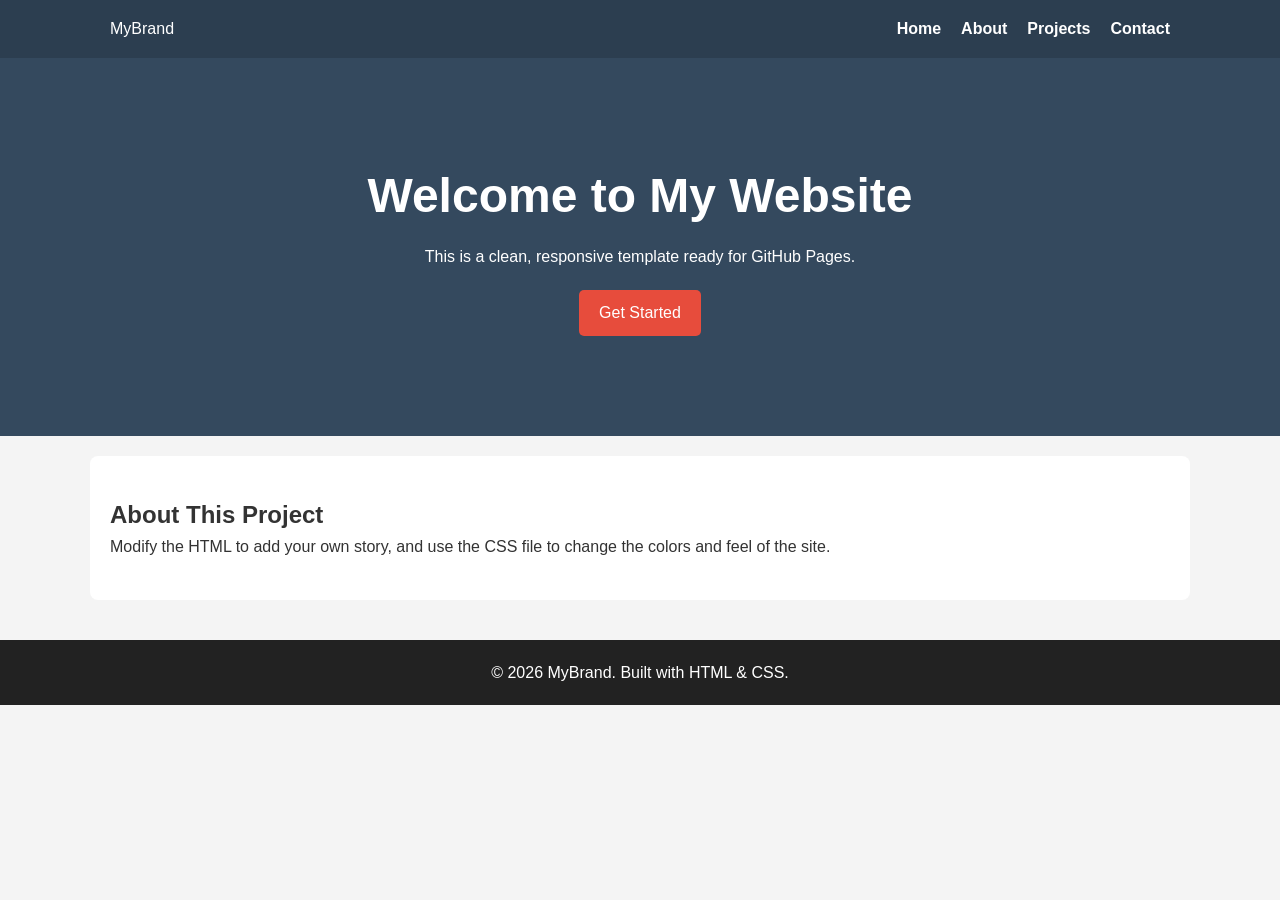
==== index.html @ 51097ee6 "Add files via upload" ====
<!DOCTYPE html>
<html lang="en">
<head>
    <meta charset="UTF-8">
    <meta name="viewport" content="width=device-width, initial-scale=1.0">
    <title>My GitHub Pages Site</title>
    <link rel="stylesheet" href="style.css">
</head>
<body>

    <header>
        <nav class="container">
            <div class="logo">MyBrand</div>
            <ul class="nav-links">
                <li><a href="#">Home</a></li>
                <li><a href="#">About</a></li>
                <li><a href="#">Projects</a></li>
                <li><a href="#">Contact</a></li>
            </ul>
        </nav>
    </header>

    <main>
        <section class="hero">
            <div class="container">
                <h1>Welcome to My Website</h1>
                <p>This is a clean, responsive template ready for GitHub Pages.</p>
                <a href="#" class="btn">Get Started</a>
            </div>
        </section>

        <section class="content container">
            <h2>About This Project</h2>
            <p>Modify the HTML to add your own story, and use the CSS file to change the colors and feel of the site.</p>
        </section>
    </main>

    <footer>
        <p>&copy; 2026 MyBrand. Built with HTML & CSS.</p>
    </footer>

</body>
</html>
---- style.css ----
/* General Reset */
* {
    margin: 0;
    padding: 0;
    box-sizing: border-box;
}

body {
    font-family: 'Segoe UI', Tahoma, Geneva, Verdana, sans-serif;
    line-height: 1.6;
    color: #333;
    background-color: #f4f4f4;
}

.container {
    max-width: 1100px;
    margin: 0 auto;
    padding: 0 20px;
}

/* Navigation */
header {
    background: #2c3e50;
    color: #fff;
    padding: 1rem 0;
    position: sticky;
    top: 0;
}

nav {
    display: flex;
    justify-content: space-between;
    align-items: center;
}

.nav-links {
    display: flex;
    list-style: none;
}

.nav-links li {
    margin-left: 20px;
}

.nav-links a {
    color: #fff;
    text-decoration: none;
    font-weight: bold;
}

/* Hero Section */
.hero {
    background: #34495e;
    color: #fff;
    padding: 100px 0;
    text-align: center;
}

.hero h1 {
    font-size: 3rem;
    margin-bottom: 10px;
}

.btn {
    display: inline-block;
    background: #e74c3c;
    color: #fff;
    padding: 10px 20px;
    text-decoration: none;
    border-radius: 5px;
    margin-top: 20px;
}

/* Content Area */
.content {
    padding: 40px 20px;
    background: #fff;
    margin-top: 20px;
    border-radius: 8px;
}

/* Footer */
footer {
    text-align: center;
    padding: 20px;
    margin-top: 40px;
    background: #222;
    color: #fff;
}
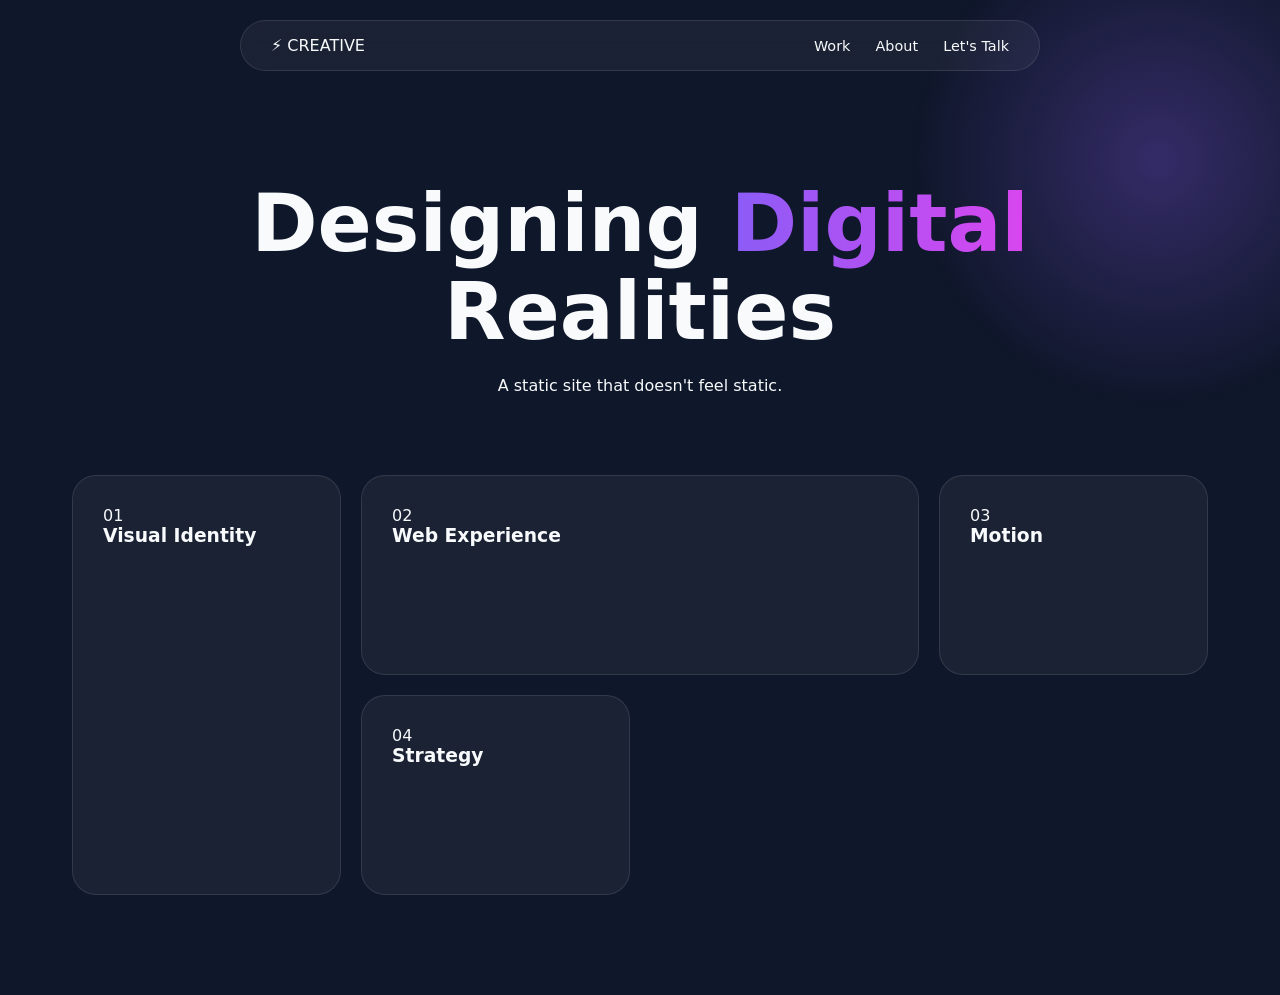
==== commit e9044811: "Add files via upload" ====
--- a/index.html
+++ b/index.html
@@ -3,41 +3,47 @@
 <head>
     <meta charset="UTF-8">
     <meta name="viewport" content="width=device-width, initial-scale=1.0">
-    <title>My GitHub Pages Site</title>
+    <title>Creative Portfolio</title>
     <link rel="stylesheet" href="style.css">
 </head>
 <body>
 
-    <header>
-        <nav class="container">
-            <div class="logo">MyBrand</div>
-            <ul class="nav-links">
-                <li><a href="#">Home</a></li>
-                <li><a href="#">About</a></li>
-                <li><a href="#">Projects</a></li>
-                <li><a href="#">Contact</a></li>
-            </ul>
-        </nav>
-    </header>
+    <div class="blob"></div>
 
-    <main>
-        <section class="hero">
-            <div class="container">
-                <h1>Welcome to My Website</h1>
-                <p>This is a clean, responsive template ready for GitHub Pages.</p>
-                <a href="#" class="btn">Get Started</a>
-            </div>
+    <nav class="glass-nav">
+        <div class="logo">⚡ CREATIVE</div>
+        <div class="nav-links">
+            <a href="#work">Work</a>
+            <a href="#about">About</a>
+            <a href="#" class="cta-link">Let's Talk</a>
+        </div>
+    </nav>
+
+    <main class="container">
+        <section class="hero-creative">
+            <h1>Designing <span class="text-gradient">Digital</span> Realities</h1>
+            <p>A static site that doesn't feel static.</p>
         </section>
 
-        <section class="content container">
-            <h2>About This Project</h2>
-            <p>Modify the HTML to add your own story, and use the CSS file to change the colors and feel of the site.</p>
+        <section class="bento-grid" id="work">
+            <div class="card card-tall">
+                <span>01</span>
+                <h3>Visual Identity</h3>
+            </div>
+            <div class="card card-wide">
+                <span>02</span>
+                <h3>Web Experience</h3>
+            </div>
+            <div class="card">
+                <span>03</span>
+                <h3>Motion</h3>
+            </div>
+            <div class="card">
+                <span>04</span>
+                <h3>Strategy</h3>
+            </div>
         </section>
     </main>
 
-    <footer>
-        <p>&copy; 2026 MyBrand. Built with HTML & CSS.</p>
-    </footer>
-
 </body>
 </html>
--- a/style.css
+++ b/style.css
@@ -1,4 +1,10 @@
-/* General Reset */
+:root {
+    --bg: #0f172a;
+    --accent: #8b5cf6;
+    --glass: rgba(255, 255, 255, 0.05);
+    --text: #f8fafc;
+}
+
 * {
     margin: 0;
     padding: 0;
@@ -6,84 +12,117 @@
 }
 
 body {
-    font-family: 'Segoe UI', Tahoma, Geneva, Verdana, sans-serif;
-    line-height: 1.6;
-    color: #333;
-    background-color: #f4f4f4;
+    background-color: var(--bg);
+    color: var(--text);
+    font-family: 'Inter', system-ui, sans-serif;
+    overflow-x: hidden;
 }
 
 .container {
-    max-width: 1100px;
+    max-width: 1200px;
     margin: 0 auto;
-    padding: 0 20px;
+    padding: 0 2rem;
 }
 
-/* Navigation */
-header {
-    background: #2c3e50;
-    color: #fff;
-    padding: 1rem 0;
-    position: sticky;
-    top: 0;
-}
-
-nav {
+/* Floating Glass Nav */
+.glass-nav {
+    position: fixed;
+    top: 20px;
+    left: 50%;
+    transform: translateX(-50%);
+    width: 90%;
+    max-width: 800px;
+    background: var(--glass);
+    backdrop-filter: blur(12px);
+    border: 1px solid rgba(255, 255, 255, 0.1);
+    padding: 15px 30px;
+    border-radius: 100px;
     display: flex;
     justify-content: space-between;
     align-items: center;
-}
-
-.nav-links {
-    display: flex;
-    list-style: none;
-}
-
-.nav-links li {
-    margin-left: 20px;
+    z-index: 1000;
 }
 
 .nav-links a {
-    color: #fff;
+    color: var(--text);
     text-decoration: none;
-    font-weight: bold;
+    margin-left: 20px;
+    font-size: 0.9rem;
+    transition: color 0.3s;
+}
+
+.nav-links a:hover {
+    color: var(--accent);
 }
 
 /* Hero Section */
-.hero {
-    background: #34495e;
-    color: #fff;
-    padding: 100px 0;
+.hero-creative {
+    padding: 180px 0 80px;
     text-align: center;
 }
 
-.hero h1 {
-    font-size: 3rem;
-    margin-bottom: 10px;
+.hero-creative h1 {
+    font-size: clamp(3rem, 8vw, 5rem);
+    line-height: 1.1;
+    margin-bottom: 20px;
 }
 
-.btn {
-    display: inline-block;
-    background: #e74c3c;
-    color: #fff;
-    padding: 10px 20px;
-    text-decoration: none;
-    border-radius: 5px;
-    margin-top: 20px;
+.text-gradient {
+    background: linear-gradient(to right, #8b5cf6, #d946ef);
+    -webkit-background-clip: text;
+    -webkit-text-fill-color: transparent;
 }
 
-/* Content Area */
-.content {
-    padding: 40px 20px;
-    background: #fff;
-    margin-top: 20px;
-    border-radius: 8px;
+/* Bento Grid Layout */
+.bento-grid {
+    display: grid;
+    grid-template-columns: repeat(4, 1fr);
+    grid-template-rows: repeat(2, 200px);
+    gap: 20px;
+    padding-bottom: 100px;
 }
 
-/* Footer */
-footer {
-    text-align: center;
-    padding: 20px;
-    margin-top: 40px;
-    background: #222;
-    color: #fff;
+.card {
+    background: var(--glass);
+    border: 1px solid rgba(255, 255, 255, 0.1);
+    border-radius: 24px;
+    padding: 30px;
+    position: relative;
+    transition: transform 0.4s ease, border-color 0.4s;
+    cursor: pointer;
+}
+
+.card:hover {
+    transform: translateY(-10px);
+    border-color: var(--accent);
+    background: rgba(139, 92, 246, 0.1);
+}
+
+.card-wide { grid-column: span 2; }
+.card-tall { grid-row: span 2; }
+
+/* Background Blob Animation */
+.blob {
+    position: fixed;
+    top: -10%;
+    right: -10%;
+    width: 500px;
+    height: 500px;
+    background: radial-gradient(circle, rgba(139, 92, 246, 0.3) 0%, rgba(0,0,0,0) 70%);
+    z-index: -1;
+    animation: move 20s infinite alternate;
+}
+
+@keyframes move {
+    from { transform: translate(0, 0); }
+    to { transform: translate(-200px, 200px); }
+}
+
+/* Mobile Responsiveness */
+@media (max-width: 768px) {
+    .bento-grid {
+        grid-template-columns: 1fr;
+        grid-template-rows: auto;
+    }
+    .card-wide, .card-tall { grid-column: auto; grid-row: auto; }
 }
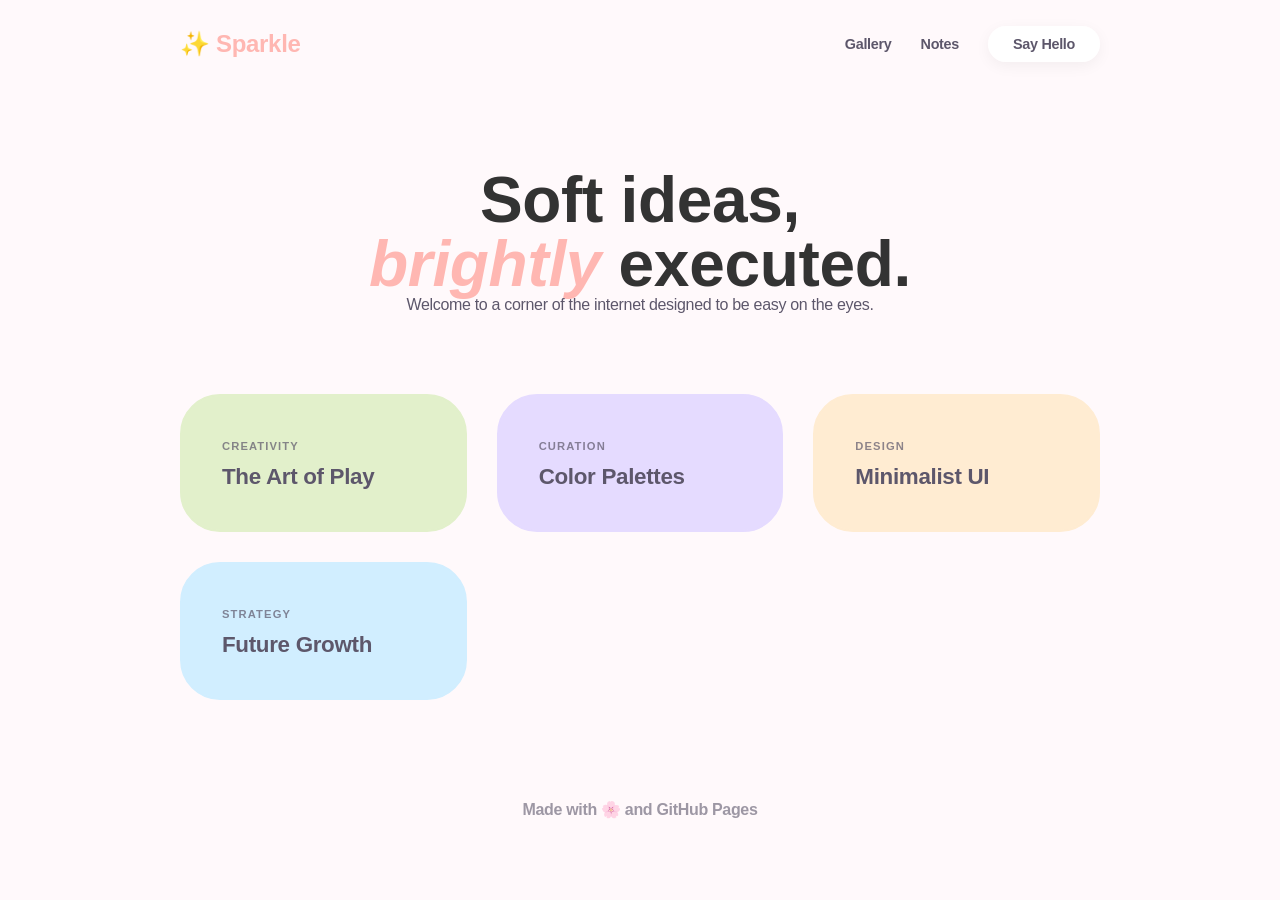
==== commit 5de126c4: "Add files via upload" ====
--- a/index.html
+++ b/index.html
@@ -3,47 +3,51 @@
 <head>
     <meta charset="UTF-8">
     <meta name="viewport" content="width=device-width, initial-scale=1.0">
-    <title>Creative Portfolio</title>
+    <title>Pastel Dreams</title>
     <link rel="stylesheet" href="style.css">
 </head>
 <body>
 
-    <div class="blob"></div>
-
-    <nav class="glass-nav">
-        <div class="logo">⚡ CREATIVE</div>
-        <div class="nav-links">
-            <a href="#work">Work</a>
-            <a href="#about">About</a>
-            <a href="#" class="cta-link">Let's Talk</a>
+    <nav class="pastel-nav">
+        <div class="container flex-nav">
+            <span class="logo">✨ Sparkle</span>
+            <div class="links">
+                <a href="#">Gallery</a>
+                <a href="#">Notes</a>
+                <a href="#" class="btn-pill">Say Hello</a>
+            </div>
         </div>
     </nav>
 
     <main class="container">
-        <section class="hero-creative">
-            <h1>Designing <span class="text-gradient">Digital</span> Realities</h1>
-            <p>A static site that doesn't feel static.</p>
+        <section class="intro">
+            <h1>Soft ideas, <br><span class="highlight">brightly</span> executed.</h1>
+            <p>Welcome to a corner of the internet designed to be easy on the eyes.</p>
         </section>
 
-        <section class="bento-grid" id="work">
-            <div class="card card-tall">
-                <span>01</span>
-                <h3>Visual Identity</h3>
+        <section class="pastel-grid">
+            <div class="p-card mint">
+                <span>Creativity</span>
+                <h3>The Art of Play</h3>
             </div>
-            <div class="card card-wide">
-                <span>02</span>
-                <h3>Web Experience</h3>
+            <div class="p-card lilac">
+                <span>Curation</span>
+                <h3>Color Palettes</h3>
             </div>
-            <div class="card">
-                <span>03</span>
-                <h3>Motion</h3>
+            <div class="p-card peach">
+                <span>Design</span>
+                <h3>Minimalist UI</h3>
             </div>
-            <div class="card">
-                <span>04</span>
-                <h3>Strategy</h3>
+            <div class="p-card sky">
+                <span>Strategy</span>
+                <h3>Future Growth</h3>
             </div>
         </section>
     </main>
 
+    <footer>
+        <p>Made with 🌸 and GitHub Pages</p>
+    </footer>
+
 </body>
 </html>
--- a/style.css
+++ b/style.css
@@ -1,8 +1,12 @@
 :root {
-    --bg: #0f172a;
-    --accent: #8b5cf6;
-    --glass: rgba(255, 255, 255, 0.05);
-    --text: #f8fafc;
+    --bg-color: #fff9fb;
+    --text-color: #5d576b;
+    /* Pastel Palette */
+    --mint: #e2f0cb;
+    --lilac: #e5dbff;
+    --peach: #ffecd2;
+    --sky: #d1eeff;
+    --accent: #ffb7b2;
 }
 
 * {
@@ -12,117 +16,116 @@
 }
 
 body {
-    background-color: var(--bg);
-    color: var(--text);
-    font-family: 'Inter', system-ui, sans-serif;
-    overflow-x: hidden;
+    background-color: var(--bg-color);
+    color: var(--text-color);
+    font-family: 'Quicksand', sans-serif; /* Rounded fonts work best for pastel */
+    letter-spacing: -0.02em;
 }
 
 .container {
-    max-width: 1200px;
+    max-width: 1000px;
     margin: 0 auto;
-    padding: 0 2rem;
+    padding: 0 40px;
 }
 
-/* Floating Glass Nav */
-.glass-nav {
-    position: fixed;
-    top: 20px;
-    left: 50%;
-    transform: translateX(-50%);
-    width: 90%;
-    max-width: 800px;
-    background: var(--glass);
-    backdrop-filter: blur(12px);
-    border: 1px solid rgba(255, 255, 255, 0.1);
-    padding: 15px 30px;
-    border-radius: 100px;
+/* Nav Styling */
+.pastel-nav {
+    padding: 30px 0;
+}
+
+.flex-nav {
     display: flex;
     justify-content: space-between;
     align-items: center;
-    z-index: 1000;
 }
 
-.nav-links a {
-    color: var(--text);
-    text-decoration: none;
-    margin-left: 20px;
-    font-size: 0.9rem;
-    transition: color 0.3s;
-}
-
-.nav-links a:hover {
+.logo {
+    font-weight: 800;
+    font-size: 1.5rem;
     color: var(--accent);
 }
 
-/* Hero Section */
-.hero-creative {
-    padding: 180px 0 80px;
-    text-align: center;
+.links a {
+    text-decoration: none;
+    color: var(--text-color);
+    margin-left: 25px;
+    font-weight: 600;
+    font-size: 0.9rem;
 }
 
-.hero-creative h1 {
-    font-size: clamp(3rem, 8vw, 5rem);
-    line-height: 1.1;
-    margin-bottom: 20px;
+.btn-pill {
+    background: white;
+    padding: 10px 25px;
+    border-radius: 50px;
+    box-shadow: 0 4px 15px rgba(0,0,0,0.05);
+    transition: transform 0.2s ease;
 }
 
-.text-gradient {
-    background: linear-gradient(to right, #8b5cf6, #d946ef);
-    -webkit-background-clip: text;
-    -webkit-text-fill-color: transparent;
+.btn-pill:hover {
+    transform: scale(1.05);
 }
 
-/* Bento Grid Layout */
-.bento-grid {
-    display: grid;
-    grid-template-columns: repeat(4, 1fr);
-    grid-template-rows: repeat(2, 200px);
-    gap: 20px;
-    padding-bottom: 100px;
+/* Typography */
+.intro {
+    text-align: center;
+    padding: 80px 0;
 }
 
-.card {
-    background: var(--glass);
-    border: 1px solid rgba(255, 255, 255, 0.1);
-    border-radius: 24px;
-    padding: 30px;
-    position: relative;
-    transition: transform 0.4s ease, border-color 0.4s;
-    cursor: pointer;
+.intro h1 {
+    font-size: 4rem;
+    color: #333;
+    line-height: 1;
 }
 
-.card:hover {
-    transform: translateY(-10px);
-    border-color: var(--accent);
-    background: rgba(139, 92, 246, 0.1);
+.highlight {
+    color: var(--accent);
+    font-style: italic;
 }
 
-.card-wide { grid-column: span 2; }
-.card-tall { grid-row: span 2; }
-
-/* Background Blob Animation */
-.blob {
-    position: fixed;
-    top: -10%;
-    right: -10%;
-    width: 500px;
-    height: 500px;
-    background: radial-gradient(circle, rgba(139, 92, 246, 0.3) 0%, rgba(0,0,0,0) 70%);
-    z-index: -1;
-    animation: move 20s infinite alternate;
+/* The Pastel Grid */
+.pastel-grid {
+    display: grid;
+    grid-template-columns: repeat(auto-fit, minmax(220px, 1fr));
+    gap: 30px;
+    margin-bottom: 100px;
 }
 
-@keyframes move {
-    from { transform: translate(0, 0); }
-    to { transform: translate(-200px, 200px); }
+.p-card {
+    padding: 40px;
+    border-radius: 40px;
+    transition: all 0.3s ease;
+    border: 2px solid transparent;
 }
 
-/* Mobile Responsiveness */
-@media (max-width: 768px) {
-    .bento-grid {
-        grid-template-columns: 1fr;
-        grid-template-rows: auto;
-    }
-    .card-wide, .card-tall { grid-column: auto; grid-row: auto; }
+.p-card span {
+    text-transform: uppercase;
+    font-size: 0.7rem;
+    font-weight: 700;
+    letter-spacing: 0.1em;
+    opacity: 0.7;
+}
+
+.p-card h3 {
+    margin-top: 10px;
+    font-size: 1.4rem;
+}
+
+.p-card:hover {
+    transform: translateY(-5px);
+    background: white !important;
+    border-color: inherit;
+    box-shadow: 0 20px 40px rgba(0,0,0,0.03);
+}
+
+/* Color Classes */
+.mint { background-color: var(--mint); border-color: var(--mint); }
+.lilac { background-color: var(--lilac); border-color: var(--lilac); }
+.peach { background-color: var(--peach); border-color: var(--peach); }
+.sky { background-color: var(--sky); border-color: var(--sky); }
+
+footer {
+    text-align: center;
+    padding-bottom: 50px;
+    font-weight: 600;
+    opacity: 0.6;
 }
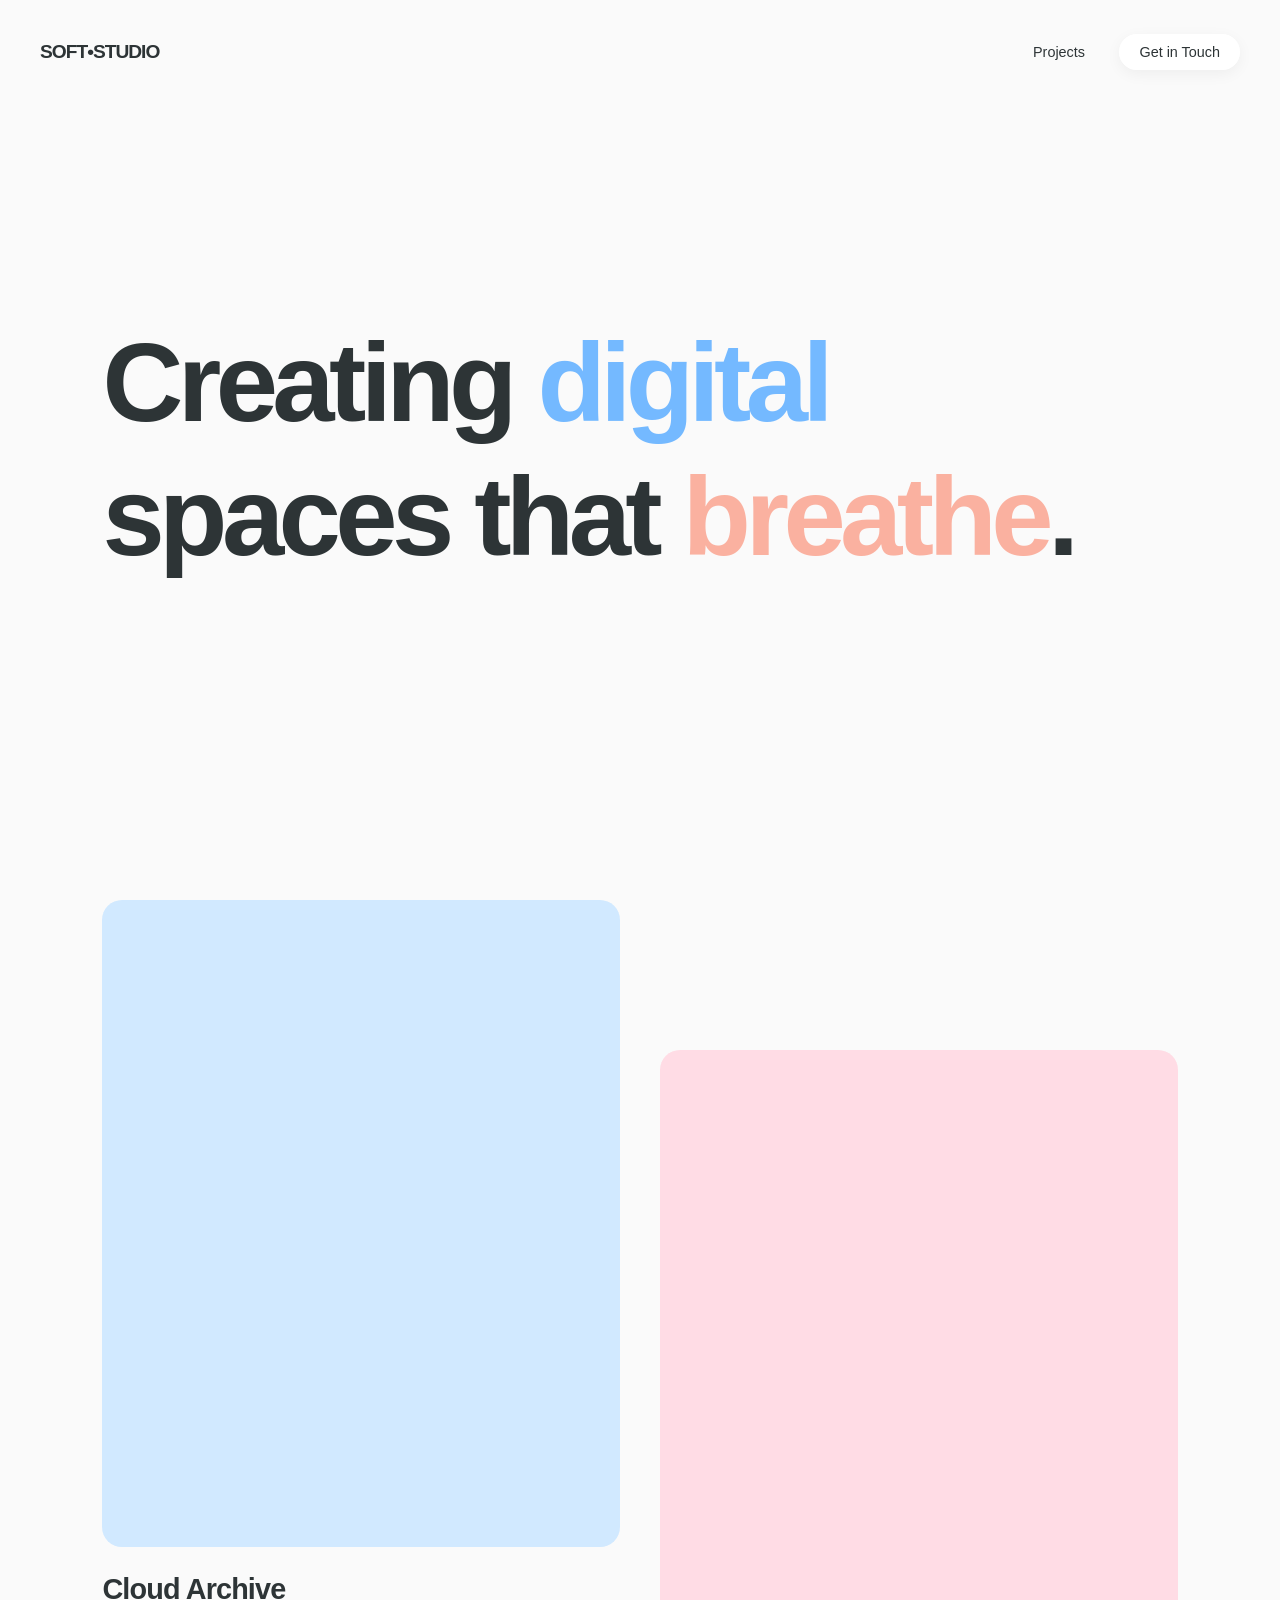
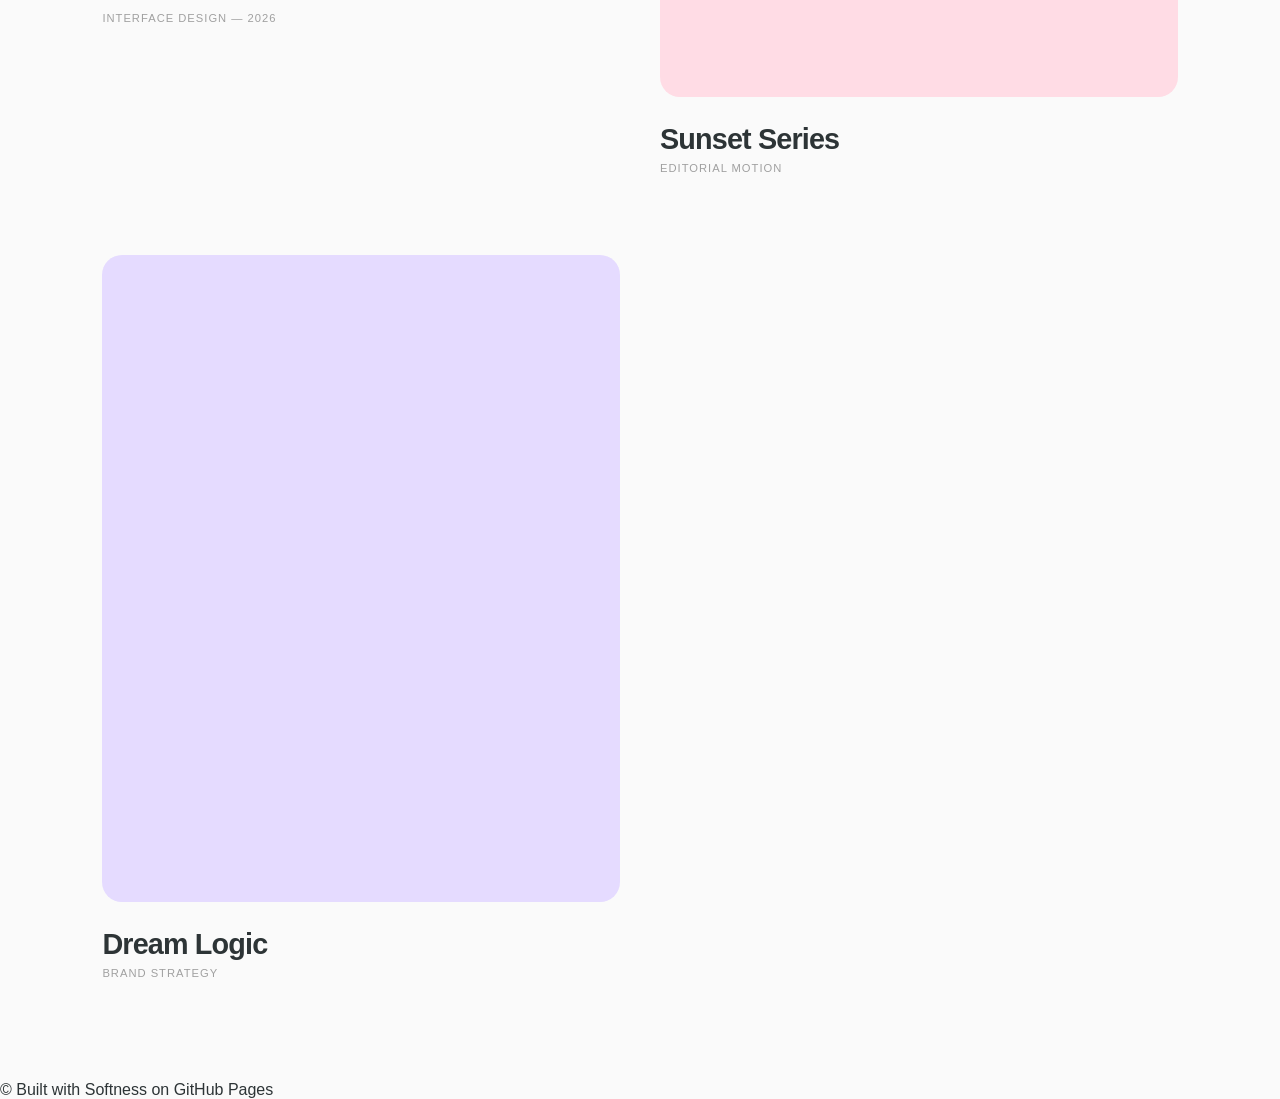
==== commit ee0b45b3: "Add files via upload" ====
--- a/index.html
+++ b/index.html
@@ -1,3 +1,4 @@
+<!--
 <!DOCTYPE html>
 <html lang="en">
 <head>
@@ -50,4 +51,67 @@
     </footer>
 
 </body>
+</html>
+-->
+
+<!DOCTYPE html>
+<html lang="en">
+<head>
+    <meta charset="UTF-8">
+    <meta name="viewport" content="width=device-width, initial-scale=1.0">
+    <title>Pastel Curator Portfolio</title>
+    <link rel="stylesheet" href="style.css">
+</head>
+<body>
+
+    <nav>
+        <div class="nav-content">
+            <a href="#" class="logo">SOFT•STUDIO</a>
+            <div class="nav-links">
+                <a href="#work">Projects</a>
+                <a href="#" class="cta-pill">Get in Touch</a>
+            </div>
+        </div>
+    </nav>
+
+    <main>
+        <section class="hero">
+            <h1 class="hero-text">
+                Creating <span class="blue-text">digital</span> <br> 
+                spaces that <span class="pink-text">breathe</span>.
+            </h1>
+        </section>
+
+        <section class="grid-container" id="work">
+            <div class="project-item project-sky">
+                <div class="project-preview"></div>
+                <div class="project-meta">
+                    <h2>Cloud Archive</h2>
+                    <p>Interface Design — 2026</p>
+                </div>
+            </div>
+
+            <div class="project-item project-peach">
+                <div class="project-preview"></div>
+                <div class="project-meta">
+                    <h2>Sunset Series</h2>
+                    <p>Editorial Motion</p>
+                </div>
+            </div>
+
+            <div class="project-item project-lilac">
+                <div class="project-preview"></div>
+                <div class="project-meta">
+                    <h2>Dream Logic</h2>
+                    <p>Brand Strategy</p>
+                </div>
+            </div>
+        </section>
+    </main>
+
+    <footer>
+        <p>&copy; Built with Softness on GitHub Pages</p>
+    </footer>
+
+</body>
 </html>
--- a/style.css
+++ b/style.css
@@ -1,7 +1,8 @@
+/*
 :root {
     --bg-color: #fff9fb;
     --text-color: #5d576b;
-    /* Pastel Palette */
+
     --mint: #e2f0cb;
     --lilac: #e5dbff;
     --peach: #ffecd2;
@@ -18,7 +19,7 @@
 body {
     background-color: var(--bg-color);
     color: var(--text-color);
-    font-family: 'Quicksand', sans-serif; /* Rounded fonts work best for pastel */
+    font-family: 'Quicksand', sans-serif;
     letter-spacing: -0.02em;
 }
 
@@ -28,7 +29,7 @@
     padding: 0 40px;
 }
 
-/* Nav Styling */
+
 .pastel-nav {
     padding: 30px 0;
 }
@@ -65,7 +66,7 @@
     transform: scale(1.05);
 }
 
-/* Typography */
+
 .intro {
     text-align: center;
     padding: 80px 0;
@@ -82,7 +83,7 @@
     font-style: italic;
 }
 
-/* The Pastel Grid */
+
 .pastel-grid {
     display: grid;
     grid-template-columns: repeat(auto-fit, minmax(220px, 1fr));
@@ -117,7 +118,7 @@
     box-shadow: 0 20px 40px rgba(0,0,0,0.03);
 }
 
-/* Color Classes */
+
 .mint { background-color: var(--mint); border-color: var(--mint); }
 .lilac { background-color: var(--lilac); border-color: var(--lilac); }
 .peach { background-color: var(--peach); border-color: var(--peach); }
@@ -128,4 +129,144 @@
     padding-bottom: 50px;
     font-weight: 600;
     opacity: 0.6;
+}
+*/
+
+/* Color Palette */
+:root {
+    --bg-white: #fafafa;
+    --text-dark: #2d3436;
+    --pastel-blue: #d1e9ff;
+    --pastel-pink: #ffdce5;
+    --pastel-purple: #e5dbff;
+    --pastel-yellow: #fef5c8;
+}
+
+* {
+    margin: 0;
+    padding: 0;
+    box-sizing: border-box;
+}
+
+body {
+    background-color: var(--bg-white);
+    color: var(--text-dark);
+    font-family: 'Inter', -apple-system, sans-serif;
+    line-height: 1.2;
+    overflow-x: hidden;
+}
+
+/* Nav */
+nav {
+    position: fixed;
+    top: 0;
+    width: 100%;
+    padding: 40px;
+    z-index: 100;
+}
+
+.nav-content {
+    display: flex;
+    justify-content: space-between;
+    align-items: center;
+}
+
+.logo {
+    font-weight: 800;
+    letter-spacing: -1px;
+    text-decoration: none;
+    color: var(--text-dark);
+    font-size: 1.2rem;
+}
+
+.nav-links a {
+    text-decoration: none;
+    color: var(--text-dark);
+    margin-left: 30px;
+    font-size: 0.9rem;
+    font-weight: 500;
+}
+
+.cta-pill {
+    background: white;
+    padding: 10px 20px;
+    border-radius: 50px;
+    box-shadow: 0 4px 15px rgba(0,0,0,0.05);
+}
+
+/* Hero Section */
+.hero {
+    height: 100vh;
+    display: flex;
+    align-items: center;
+    padding: 0 8%;
+}
+
+.hero-text {
+    font-size: clamp(3rem, 10vw, 7rem);
+    font-weight: 700;
+    letter-spacing: -0.05em;
+}
+
+.blue-text { color: #74b9ff; }
+.pink-text { color: #fab1a0; }
+
+/* The "Ravi" Grid */
+.grid-container {
+    padding: 0 8% 100px;
+    display: grid;
+    grid-template-columns: 1fr 1fr;
+    gap: 80px 40px;
+}
+
+.project-item {
+    cursor: pointer;
+}
+
+.project-preview {
+    width: 100%;
+    aspect-ratio: 4 / 5;
+    border-radius: 20px;
+    transition: transform 0.8s cubic-bezier(0.2, 1, 0.3, 1);
+    margin-bottom: 25px;
+}
+
+/* Individual Pastel Backgrounds for Projects */
+.project-sky .project-preview { background-color: var(--pastel-blue); }
+.project-peach .project-preview { background-color: var(--pastel-pink); }
+.project-lilac .project-preview { background-color: var(--pastel-purple); }
+
+.project-item:hover .project-preview {
+    transform: scale(0.98);
+}
+
+.project-meta h2 {
+    font-size: 1.8rem;
+    font-weight: 600;
+    letter-spacing: -0.03em;
+}
+
+.project-meta p {
+    color: #a0a0a0;
+    margin-top: 5px;
+    text-transform: uppercase;
+    font-size: 0.7rem;
+    letter-spacing: 1px;
+}
+
+/* Project 2 Offset (to make it look less like a boring grid) */
+@media (min-width: 768px) {
+    .project-item:nth-child(even) {
+        margin-top: 150px;
+    }
+}
+
+/* Mobile Responsiveness */
+@media (max-width: 768px) {
+    .grid-container {
+        grid-template-columns: 1fr;
+    }
+    .hero-text {
+        font-size: 3.5rem;
+    }
 }
--- a/style.css
+++ b/style.css
@@ -1,7 +1,8 @@
+/*
 :root {
     --bg-color: #fff9fb;
     --text-color: #5d576b;
-    /* Pastel Palette */
+
     --mint: #e2f0cb;
     --lilac: #e5dbff;
     --peach: #ffecd2;
@@ -18,7 +19,7 @@
 body {
     background-color: var(--bg-color);
     color: var(--text-color);
-    font-family: 'Quicksand', sans-serif; /* Rounded fonts work best for pastel */
+    font-family: 'Quicksand', sans-serif;
     letter-spacing: -0.02em;
 }
 
@@ -28,7 +29,7 @@
     padding: 0 40px;
 }
 
-/* Nav Styling */
+
 .pastel-nav {
     padding: 30px 0;
 }
@@ -65,7 +66,7 @@
     transform: scale(1.05);
 }
 
-/* Typography */
+
 .intro {
     text-align: center;
     padding: 80px 0;
@@ -82,7 +83,7 @@
     font-style: italic;
 }
 
-/* The Pastel Grid */
+
 .pastel-grid {
     display: grid;
     grid-template-columns: repeat(auto-fit, minmax(220px, 1fr));
@@ -117,7 +118,7 @@
     box-shadow: 0 20px 40px rgba(0,0,0,0.03);
 }
 
-/* Color Classes */
+
 .mint { background-color: var(--mint); border-color: var(--mint); }
 .lilac { background-color: var(--lilac); border-color: var(--lilac); }
 .peach { background-color: var(--peach); border-color: var(--peach); }
@@ -128,4 +129,144 @@
     padding-bottom: 50px;
     font-weight: 600;
     opacity: 0.6;
+}
+*/
+
+/* Color Palette */
+:root {
+    --bg-white: #fafafa;
+    --text-dark: #2d3436;
+    --pastel-blue: #d1e9ff;
+    --pastel-pink: #ffdce5;
+    --pastel-purple: #e5dbff;
+    --pastel-yellow: #fef5c8;
+}
+
+* {
+    margin: 0;
+    padding: 0;
+    box-sizing: border-box;
+}
+
+body {
+    background-color: var(--bg-white);
+    color: var(--text-dark);
+    font-family: 'Inter', -apple-system, sans-serif;
+    line-height: 1.2;
+    overflow-x: hidden;
+}
+
+/* Nav */
+nav {
+    position: fixed;
+    top: 0;
+    width: 100%;
+    padding: 40px;
+    z-index: 100;
+}
+
+.nav-content {
+    display: flex;
+    justify-content: space-between;
+    align-items: center;
+}
+
+.logo {
+    font-weight: 800;
+    letter-spacing: -1px;
+    text-decoration: none;
+    color: var(--text-dark);
+    font-size: 1.2rem;
+}
+
+.nav-links a {
+    text-decoration: none;
+    color: var(--text-dark);
+    margin-left: 30px;
+    font-size: 0.9rem;
+    font-weight: 500;
+}
+
+.cta-pill {
+    background: white;
+    padding: 10px 20px;
+    border-radius: 50px;
+    box-shadow: 0 4px 15px rgba(0,0,0,0.05);
+}
+
+/* Hero Section */
+.hero {
+    height: 100vh;
+    display: flex;
+    align-items: center;
+    padding: 0 8%;
+}
+
+.hero-text {
+    font-size: clamp(3rem, 10vw, 7rem);
+    font-weight: 700;
+    letter-spacing: -0.05em;
+}
+
+.blue-text { color: #74b9ff; }
+.pink-text { color: #fab1a0; }
+
+/* The "Ravi" Grid */
+.grid-container {
+    padding: 0 8% 100px;
+    display: grid;
+    grid-template-columns: 1fr 1fr;
+    gap: 80px 40px;
+}
+
+.project-item {
+    cursor: pointer;
+}
+
+.project-preview {
+    width: 100%;
+    aspect-ratio: 4 / 5;
+    border-radius: 20px;
+    transition: transform 0.8s cubic-bezier(0.2, 1, 0.3, 1);
+    margin-bottom: 25px;
+}
+
+/* Individual Pastel Backgrounds for Projects */
+.project-sky .project-preview { background-color: var(--pastel-blue); }
+.project-peach .project-preview { background-color: var(--pastel-pink); }
+.project-lilac .project-preview { background-color: var(--pastel-purple); }
+
+.project-item:hover .project-preview {
+    transform: scale(0.98);
+}
+
+.project-meta h2 {
+    font-size: 1.8rem;
+    font-weight: 600;
+    letter-spacing: -0.03em;
+}
+
+.project-meta p {
+    color: #a0a0a0;
+    margin-top: 5px;
+    text-transform: uppercase;
+    font-size: 0.7rem;
+    letter-spacing: 1px;
+}
+
+/* Project 2 Offset (to make it look less like a boring grid) */
+@media (min-width: 768px) {
+    .project-item:nth-child(even) {
+        margin-top: 150px;
+    }
+}
+
+/* Mobile Responsiveness */
+@media (max-width: 768px) {
+    .grid-container {
+        grid-template-columns: 1fr;
+    }
+    .hero-text {
+        font-size: 3.5rem;
+    }
 }
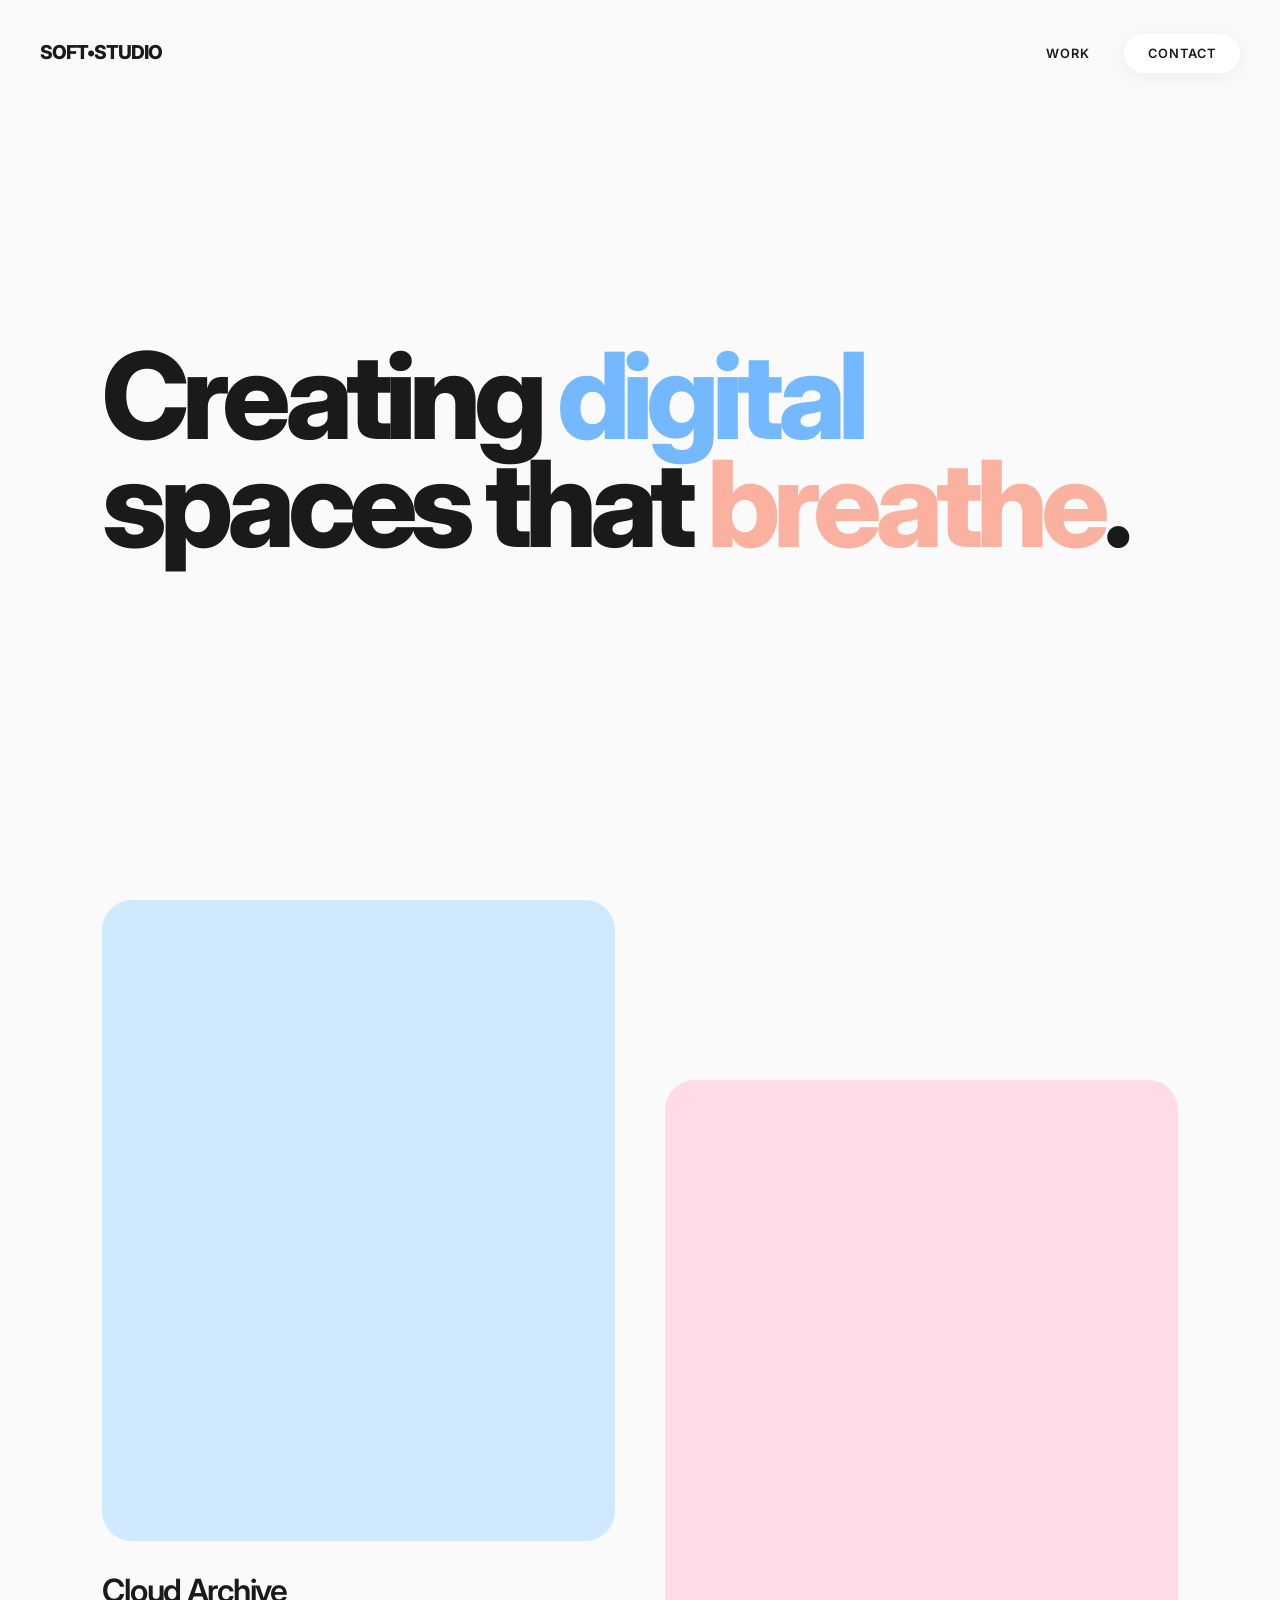
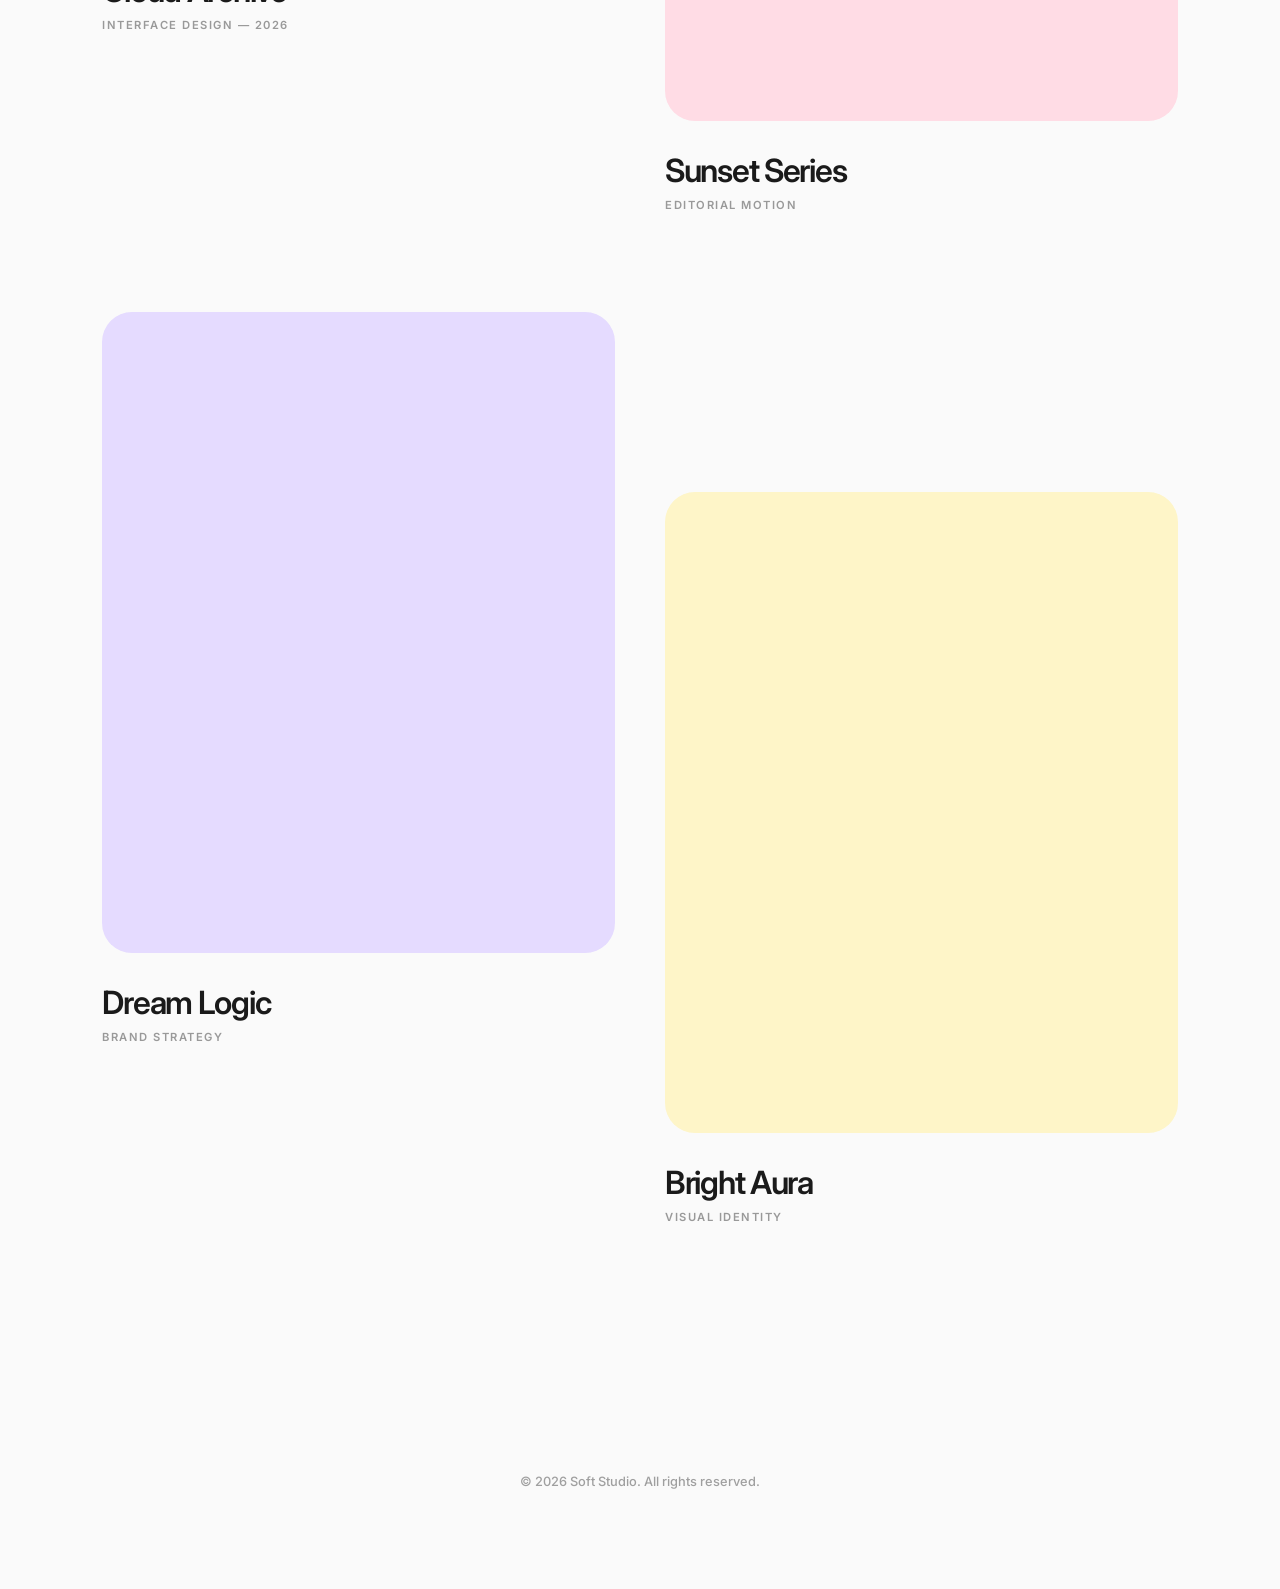
==== commit 465436fa: "Add files via upload" ====
--- a/index.html
+++ b/index.html
@@ -59,59 +59,100 @@
 <head>
     <meta charset="UTF-8">
     <meta name="viewport" content="width=device-width, initial-scale=1.0">
-    <title>Pastel Curator Portfolio</title>
+    <title>Soft Studio | Creative Portfolio</title>
+    <link href="https://fonts.googleapis.com/css2?family=Inter:wght@400;600;800&display=swap" rel="stylesheet">
     <link rel="stylesheet" href="style.css">
 </head>
 <body>
 
-    <nav>
-        <div class="nav-content">
-            <a href="#" class="logo">SOFT•STUDIO</a>
-            <div class="nav-links">
-                <a href="#work">Projects</a>
-                <a href="#" class="cta-pill">Get in Touch</a>
-            </div>
+    <div id="loader">
+        <div class="scramble-wrapper">
+            <h1 id="scramble-text">000000</h1>
         </div>
-    </nav>
+    </div>
 
-    <main>
-        <section class="hero">
-            <h1 class="hero-text">
-                Creating <span class="blue-text">digital</span> <br> 
-                spaces that <span class="pink-text">breathe</span>.
-            </h1>
-        </section>
-
-        <section class="grid-container" id="work">
-            <div class="project-item project-sky">
-                <div class="project-preview"></div>
-                <div class="project-meta">
-                    <h2>Cloud Archive</h2>
-                    <p>Interface Design — 2026</p>
+    <div id="main-content">
+        <nav>
+            <div class="nav-content">
+                <a href="#" class="logo">SOFT•STUDIO</a>
+                <div class="nav-links">
+                    <a href="#work">Work</a>
+                    <a href="#" class="cta-pill">Contact</a>
                 </div>
             </div>
+        </nav>
 
-            <div class="project-item project-peach">
-                <div class="project-preview"></div>
-                <div class="project-meta">
-                    <h2>Sunset Series</h2>
-                    <p>Editorial Motion</p>
+        <main>
+            <section class="hero">
+                <h1 class="hero-text">
+                    Creating <span class="blue-text">digital</span> <br> 
+                    spaces that <span class="pink-text">breathe</span>.
+                </h1>
+            </section>
+
+            <section class="grid-container" id="work">
+                <div class="project-item project-sky">
+                    <div class="project-preview"></div>
+                    <div class="project-meta">
+                        <h2>Cloud Archive</h2>
+                        <p>Interface Design — 2026</p>
+                    </div>
                 </div>
-            </div>
 
-            <div class="project-item project-lilac">
-                <div class="project-preview"></div>
-                <div class="project-meta">
-                    <h2>Dream Logic</h2>
-                    <p>Brand Strategy</p>
+                <div class="project-item project-peach">
+                    <div class="project-preview"></div>
+                    <div class="project-meta">
+                        <h2>Sunset Series</h2>
+                        <p>Editorial Motion</p>
+                    </div>
                 </div>
-            </div>
-        </section>
-    </main>
 
-    <footer>
-        <p>&copy; Built with Softness on GitHub Pages</p>
-    </footer>
+                <div class="project-item project-lilac">
+                    <div class="project-preview"></div>
+                    <div class="project-meta">
+                        <h2>Dream Logic</h2>
+                        <p>Brand Strategy</p>
+                    </div>
+                </div>
 
+                <div class="project-item project-lemon">
+                    <div class="project-preview"></div>
+                    <div class="project-meta">
+                        <h2>Bright Aura</h2>
+                        <p>Visual Identity</p>
+                    </div>
+                </div>
+            </section>
+        </main>
+
+        <footer>
+            <p>&copy; 2026 Soft Studio. All rights reserved.</p>
+        </footer>
+    </div>
+
+    <script>
+        const chars = "ABCDEFGHJKMNPQRSTUVWXY3456789#%&*+";
+        const targetText = "STUDIO";
+        const displayElement = document.getElementById("scramble-text");
+        let iteration = 0;
+
+        const interval = setInterval(() => {
+            displayElement.innerText = targetText
+                .split("")
+                .map((letter, index) => {
+                    if (index < iteration) return targetText[index];
+                    return chars[Math.floor(Math.random() * chars.length)];
+                })
+                .join("");
+
+            if (iteration >= targetText.length) {
+                clearInterval(interval);
+                setTimeout(() => {
+                    document.body.classList.add("loaded");
+                }, 600);
+            }
+            iteration += 1 / 3;
+        }, 50);
+    </script>
 </body>
 </html>
--- a/style.css
+++ b/style.css
@@ -132,10 +132,9 @@
 }
 */
 
-/* Color Palette */
 :root {
     --bg-white: #fafafa;
-    --text-dark: #2d3436;
+    --text-dark: #1a1a1a;
     --pastel-blue: #d1e9ff;
     --pastel-pink: #ffdce5;
     --pastel-purple: #e5dbff;
@@ -151,12 +150,36 @@
 body {
     background-color: var(--bg-white);
     color: var(--text-dark);
-    font-family: 'Inter', -apple-system, sans-serif;
-    line-height: 1.2;
+    font-family: 'Inter', sans-serif;
     overflow-x: hidden;
 }
 
-/* Nav */
+/* --- LOADER SECTION --- */
+#loader {
+    position: fixed;
+    inset: 0;
+    background: #000;
+    display: flex;
+    justify-content: center;
+    align-items: center;
+    z-index: 9999;
+    /* This cubic-bezier creates the snappy Aino reveal effect */
+    transition: transform 1.2s cubic-bezier(0.8, 0, 0.1, 1);
+}
+
+#scramble-text {
+    font-family: monospace;
+    font-size: clamp(2rem, 10vw, 5rem);
+    color: var(--pastel-pink);
+    letter-spacing: 10px;
+    font-weight: 400;
+}
+
+.loaded #loader {
+    transform: translateY(-100%);
+}
+
+/* --- NAVIGATION --- */
 nav {
     position: fixed;
     top: 0;
@@ -183,18 +206,20 @@
     text-decoration: none;
     color: var(--text-dark);
     margin-left: 30px;
-    font-size: 0.9rem;
-    font-weight: 500;
+    font-size: 0.8rem;
+    font-weight: 600;
+    text-transform: uppercase;
+    letter-spacing: 1px;
 }
 
 .cta-pill {
     background: white;
-    padding: 10px 20px;
+    padding: 12px 24px;
     border-radius: 50px;
-    box-shadow: 0 4px 15px rgba(0,0,0,0.05);
-}
-
-/* Hero Section */
+    box-shadow: 0 4px 20px rgba(0,0,0,0.06);
+}
+
+/* --- HERO SECTION --- */
 .hero {
     height: 100vh;
     display: flex;
@@ -203,70 +228,96 @@
 }
 
 .hero-text {
-    font-size: clamp(3rem, 10vw, 7rem);
-    font-weight: 700;
-    letter-spacing: -0.05em;
+    font-size: clamp(3rem, 10vw, 7.5rem);
+    font-weight: 800;
+    letter-spacing: -0.06em;
+    line-height: 0.9;
+    /* Entrance animation */
+    opacity: 0;
+    transform: translateY(40px);
+    transition: all 1s cubic-bezier(0.2, 1, 0.3, 1) 0.8s;
+}
+
+.loaded .hero-text {
+    opacity: 1;
+    transform: translateY(0);
 }
 
 .blue-text { color: #74b9ff; }
 .pink-text { color: #fab1a0; }
 
-/* The "Ravi" Grid */
+/* --- BENTO/EDITORIAL GRID --- */
 .grid-container {
-    padding: 0 8% 100px;
+    padding: 0 8% 150px;
     display: grid;
     grid-template-columns: 1fr 1fr;
-    gap: 80px 40px;
+    gap: 100px 50px;
 }
 
 .project-item {
     cursor: pointer;
+    opacity: 0;
+    transform: translateY(30px);
+    transition: all 0.8s ease-out;
+}
+
+.loaded .project-item {
+    opacity: 1;
+    transform: translateY(0);
 }
 
 .project-preview {
     width: 100%;
     aspect-ratio: 4 / 5;
-    border-radius: 20px;
-    transition: transform 0.8s cubic-bezier(0.2, 1, 0.3, 1);
-    margin-bottom: 25px;
-}
-
-/* Individual Pastel Backgrounds for Projects */
+    border-radius: 30px;
+    transition: transform 0.6s cubic-bezier(0.2, 1, 0.3, 1);
+    margin-bottom: 30px;
+}
+
+.project-item:hover .project-preview {
+    transform: scale(0.97);
+}
+
+/* Pastel Assignments */
 .project-sky .project-preview { background-color: var(--pastel-blue); }
 .project-peach .project-preview { background-color: var(--pastel-pink); }
 .project-lilac .project-preview { background-color: var(--pastel-purple); }
-
-.project-item:hover .project-preview {
-    transform: scale(0.98);
-}
+.project-lemon .project-preview { background-color: var(--pastel-yellow); }
 
 .project-meta h2 {
-    font-size: 1.8rem;
-    font-weight: 600;
-    letter-spacing: -0.03em;
+    font-size: 2rem;
+    font-weight: 600;
+    letter-spacing: -0.04em;
 }
 
 .project-meta p {
-    color: #a0a0a0;
-    margin-top: 5px;
+    color: #999;
+    margin-top: 8px;
     text-transform: uppercase;
     font-size: 0.7rem;
-    letter-spacing: 1px;
-}
-
-/* Project 2 Offset (to make it look less like a boring grid) */
-@media (min-width: 768px) {
+    font-weight: 600;
+    letter-spacing: 1.5px;
+}
+
+/* Offset Grid Logic (Ravi style) */
+@media (min-width: 769px) {
     .project-item:nth-child(even) {
-        margin-top: 150px;
+        margin-top: 180px;
     }
 }
 
-/* Mobile Responsiveness */
+/* --- FOOTER --- */
+footer {
+    text-align: center;
+    padding: 100px 0;
+    font-size: 0.8rem;
+    font-weight: 500;
+    opacity: 0.4;
+}
+
+/* --- MOBILE RESPONSIVE --- */
 @media (max-width: 768px) {
-    .grid-container {
-        grid-template-columns: 1fr;
-    }
-    .hero-text {
-        font-size: 3.5rem;
-    }
+    .grid-container { grid-template-columns: 1fr; gap: 60px; }
+    .hero-text { font-size: 3.8rem; }
+    nav { padding: 20px; }
 }
--- a/style.css
+++ b/style.css
@@ -132,10 +132,9 @@
 }
 */
 
-/* Color Palette */
 :root {
     --bg-white: #fafafa;
-    --text-dark: #2d3436;
+    --text-dark: #1a1a1a;
     --pastel-blue: #d1e9ff;
     --pastel-pink: #ffdce5;
     --pastel-purple: #e5dbff;
@@ -151,12 +150,36 @@
 body {
     background-color: var(--bg-white);
     color: var(--text-dark);
-    font-family: 'Inter', -apple-system, sans-serif;
-    line-height: 1.2;
+    font-family: 'Inter', sans-serif;
     overflow-x: hidden;
 }
 
-/* Nav */
+/* --- LOADER SECTION --- */
+#loader {
+    position: fixed;
+    inset: 0;
+    background: #000;
+    display: flex;
+    justify-content: center;
+    align-items: center;
+    z-index: 9999;
+    /* This cubic-bezier creates the snappy Aino reveal effect */
+    transition: transform 1.2s cubic-bezier(0.8, 0, 0.1, 1);
+}
+
+#scramble-text {
+    font-family: monospace;
+    font-size: clamp(2rem, 10vw, 5rem);
+    color: var(--pastel-pink);
+    letter-spacing: 10px;
+    font-weight: 400;
+}
+
+.loaded #loader {
+    transform: translateY(-100%);
+}
+
+/* --- NAVIGATION --- */
 nav {
     position: fixed;
     top: 0;
@@ -183,18 +206,20 @@
     text-decoration: none;
     color: var(--text-dark);
     margin-left: 30px;
-    font-size: 0.9rem;
-    font-weight: 500;
+    font-size: 0.8rem;
+    font-weight: 600;
+    text-transform: uppercase;
+    letter-spacing: 1px;
 }
 
 .cta-pill {
     background: white;
-    padding: 10px 20px;
+    padding: 12px 24px;
     border-radius: 50px;
-    box-shadow: 0 4px 15px rgba(0,0,0,0.05);
-}
-
-/* Hero Section */
+    box-shadow: 0 4px 20px rgba(0,0,0,0.06);
+}
+
+/* --- HERO SECTION --- */
 .hero {
     height: 100vh;
     display: flex;
@@ -203,70 +228,96 @@
 }
 
 .hero-text {
-    font-size: clamp(3rem, 10vw, 7rem);
-    font-weight: 700;
-    letter-spacing: -0.05em;
+    font-size: clamp(3rem, 10vw, 7.5rem);
+    font-weight: 800;
+    letter-spacing: -0.06em;
+    line-height: 0.9;
+    /* Entrance animation */
+    opacity: 0;
+    transform: translateY(40px);
+    transition: all 1s cubic-bezier(0.2, 1, 0.3, 1) 0.8s;
+}
+
+.loaded .hero-text {
+    opacity: 1;
+    transform: translateY(0);
 }
 
 .blue-text { color: #74b9ff; }
 .pink-text { color: #fab1a0; }
 
-/* The "Ravi" Grid */
+/* --- BENTO/EDITORIAL GRID --- */
 .grid-container {
-    padding: 0 8% 100px;
+    padding: 0 8% 150px;
     display: grid;
     grid-template-columns: 1fr 1fr;
-    gap: 80px 40px;
+    gap: 100px 50px;
 }
 
 .project-item {
     cursor: pointer;
+    opacity: 0;
+    transform: translateY(30px);
+    transition: all 0.8s ease-out;
+}
+
+.loaded .project-item {
+    opacity: 1;
+    transform: translateY(0);
 }
 
 .project-preview {
     width: 100%;
     aspect-ratio: 4 / 5;
-    border-radius: 20px;
-    transition: transform 0.8s cubic-bezier(0.2, 1, 0.3, 1);
-    margin-bottom: 25px;
-}
-
-/* Individual Pastel Backgrounds for Projects */
+    border-radius: 30px;
+    transition: transform 0.6s cubic-bezier(0.2, 1, 0.3, 1);
+    margin-bottom: 30px;
+}
+
+.project-item:hover .project-preview {
+    transform: scale(0.97);
+}
+
+/* Pastel Assignments */
 .project-sky .project-preview { background-color: var(--pastel-blue); }
 .project-peach .project-preview { background-color: var(--pastel-pink); }
 .project-lilac .project-preview { background-color: var(--pastel-purple); }
-
-.project-item:hover .project-preview {
-    transform: scale(0.98);
-}
+.project-lemon .project-preview { background-color: var(--pastel-yellow); }
 
 .project-meta h2 {
-    font-size: 1.8rem;
-    font-weight: 600;
-    letter-spacing: -0.03em;
+    font-size: 2rem;
+    font-weight: 600;
+    letter-spacing: -0.04em;
 }
 
 .project-meta p {
-    color: #a0a0a0;
-    margin-top: 5px;
+    color: #999;
+    margin-top: 8px;
     text-transform: uppercase;
     font-size: 0.7rem;
-    letter-spacing: 1px;
-}
-
-/* Project 2 Offset (to make it look less like a boring grid) */
-@media (min-width: 768px) {
+    font-weight: 600;
+    letter-spacing: 1.5px;
+}
+
+/* Offset Grid Logic (Ravi style) */
+@media (min-width: 769px) {
     .project-item:nth-child(even) {
-        margin-top: 150px;
+        margin-top: 180px;
     }
 }
 
-/* Mobile Responsiveness */
+/* --- FOOTER --- */
+footer {
+    text-align: center;
+    padding: 100px 0;
+    font-size: 0.8rem;
+    font-weight: 500;
+    opacity: 0.4;
+}
+
+/* --- MOBILE RESPONSIVE --- */
 @media (max-width: 768px) {
-    .grid-container {
-        grid-template-columns: 1fr;
-    }
-    .hero-text {
-        font-size: 3.5rem;
-    }
+    .grid-container { grid-template-columns: 1fr; gap: 60px; }
+    .hero-text { font-size: 3.8rem; }
+    nav { padding: 20px; }
 }
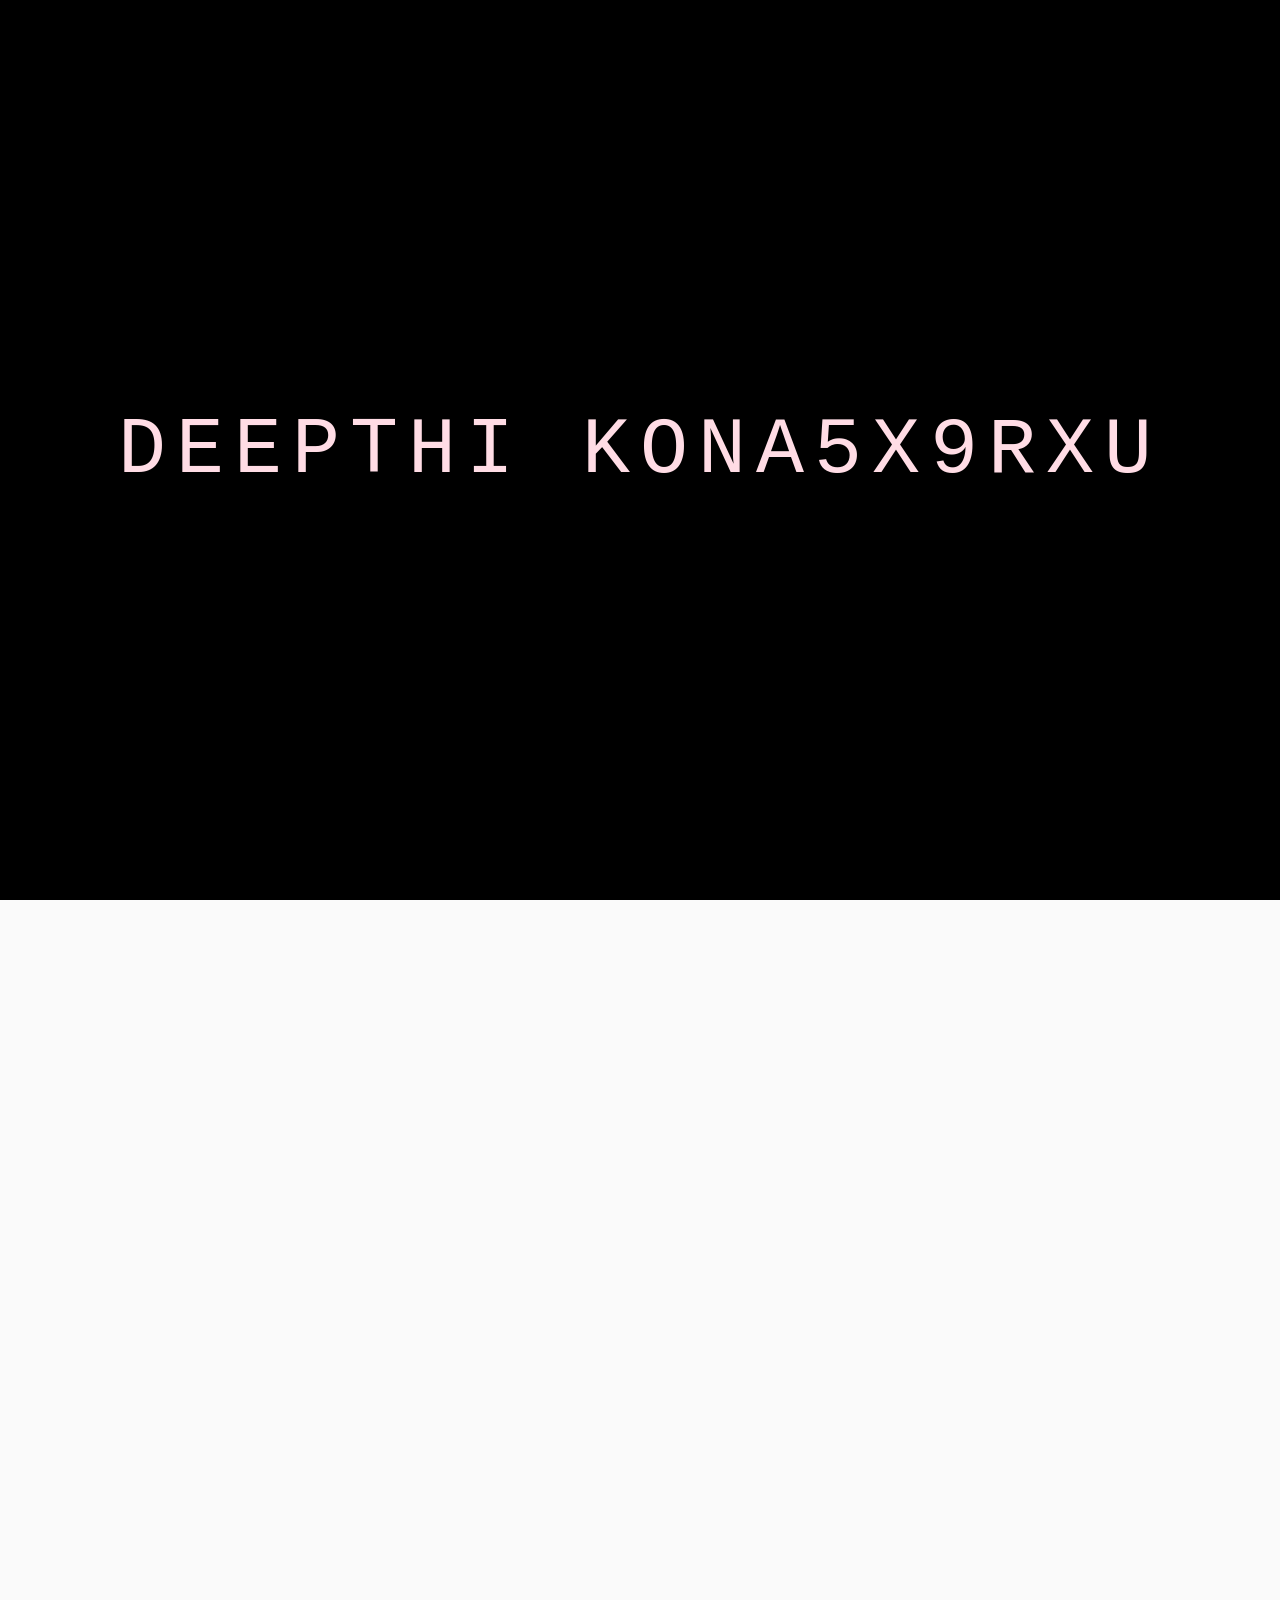
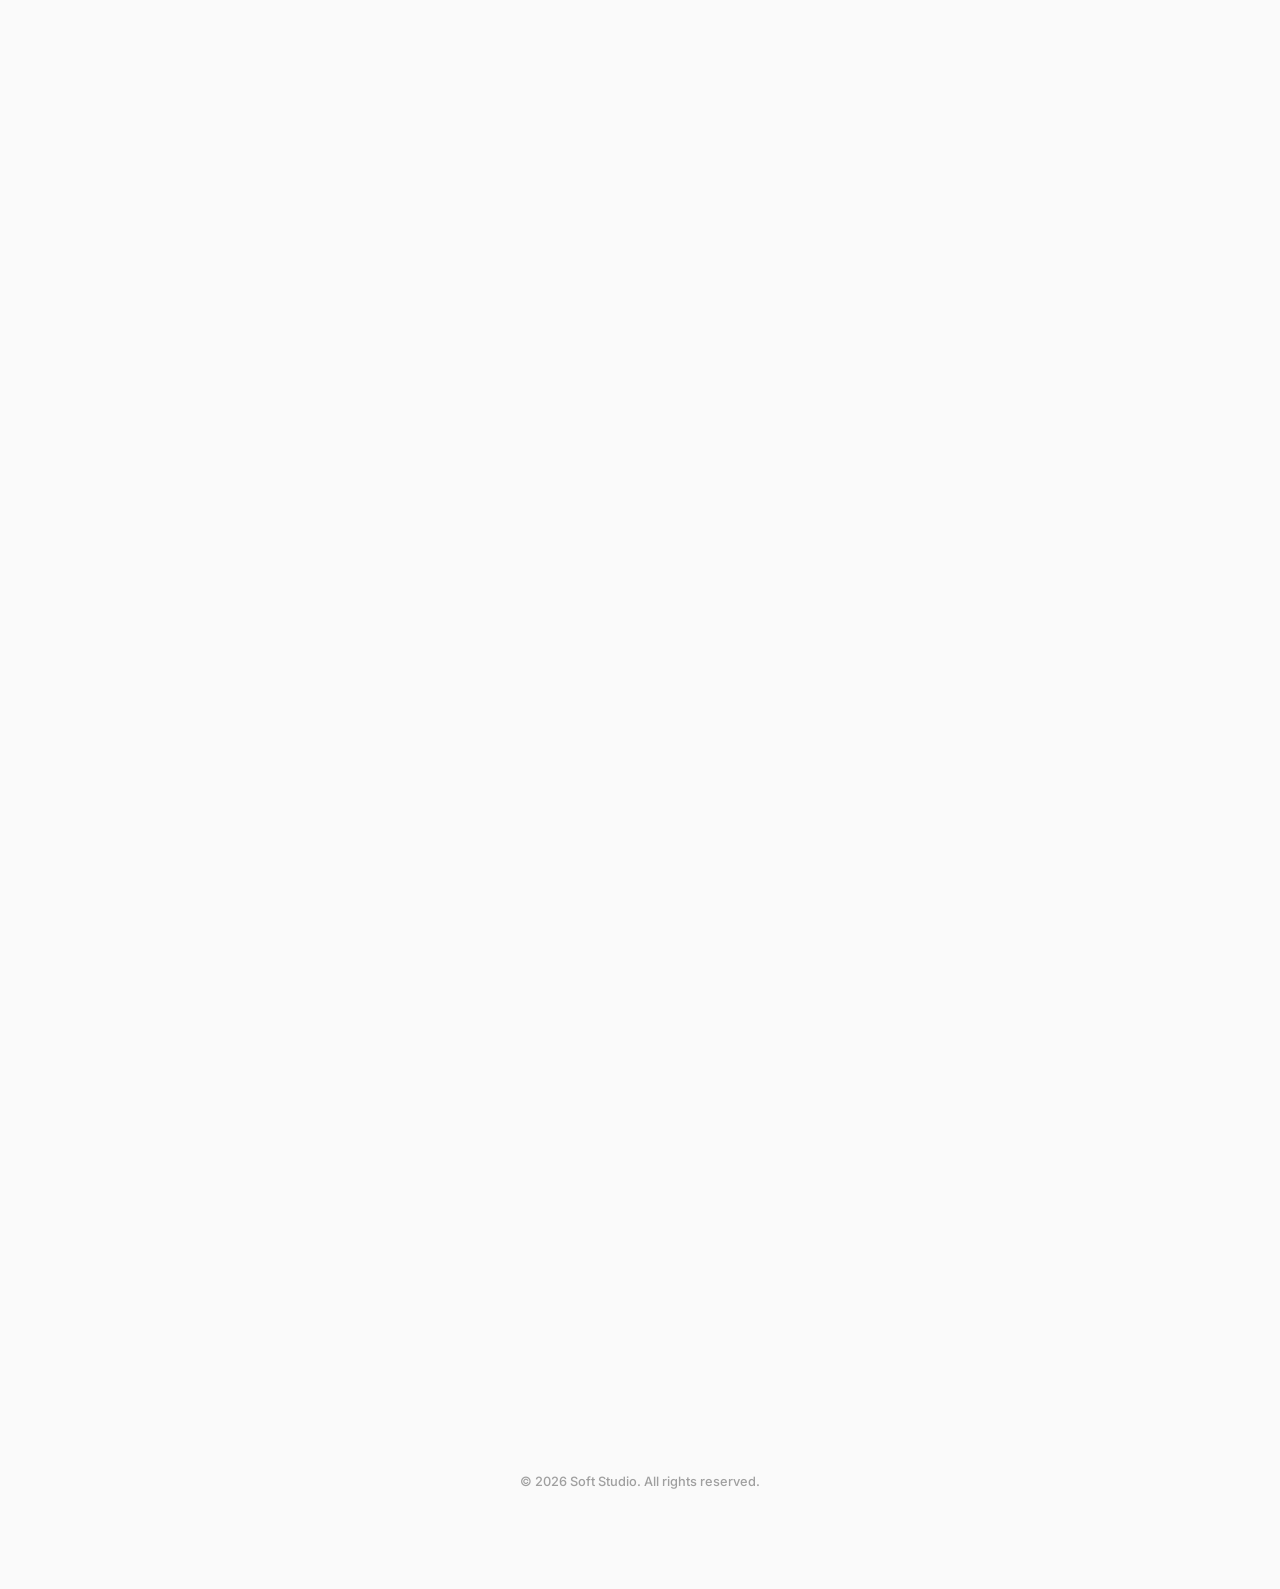
==== commit 8f72012a: "Add files via upload" ====
--- a/index.html
+++ b/index.html
@@ -1,65 +1,9 @@
-<!--
 <!DOCTYPE html>
 <html lang="en">
 <head>
     <meta charset="UTF-8">
     <meta name="viewport" content="width=device-width, initial-scale=1.0">
-    <title>Pastel Dreams</title>
-    <link rel="stylesheet" href="style.css">
-</head>
-<body>
-
-    <nav class="pastel-nav">
-        <div class="container flex-nav">
-            <span class="logo">✨ Sparkle</span>
-            <div class="links">
-                <a href="#">Gallery</a>
-                <a href="#">Notes</a>
-                <a href="#" class="btn-pill">Say Hello</a>
-            </div>
-        </div>
-    </nav>
-
-    <main class="container">
-        <section class="intro">
-            <h1>Soft ideas, <br><span class="highlight">brightly</span> executed.</h1>
-            <p>Welcome to a corner of the internet designed to be easy on the eyes.</p>
-        </section>
-
-        <section class="pastel-grid">
-            <div class="p-card mint">
-                <span>Creativity</span>
-                <h3>The Art of Play</h3>
-            </div>
-            <div class="p-card lilac">
-                <span>Curation</span>
-                <h3>Color Palettes</h3>
-            </div>
-            <div class="p-card peach">
-                <span>Design</span>
-                <h3>Minimalist UI</h3>
-            </div>
-            <div class="p-card sky">
-                <span>Strategy</span>
-                <h3>Future Growth</h3>
-            </div>
-        </section>
-    </main>
-
-    <footer>
-        <p>Made with 🌸 and GitHub Pages</p>
-    </footer>
-
-</body>
-</html>
--->
-
-<!DOCTYPE html>
-<html lang="en">
-<head>
-    <meta charset="UTF-8">
-    <meta name="viewport" content="width=device-width, initial-scale=1.0">
-    <title>Soft Studio | Creative Portfolio</title>
+    <title>Deepthi Konakanchi | Personal Website</title>
     <link href="https://fonts.googleapis.com/css2?family=Inter:wght@400;600;800&display=swap" rel="stylesheet">
     <link rel="stylesheet" href="style.css">
 </head>
@@ -74,7 +18,7 @@
     <div id="main-content">
         <nav>
             <div class="nav-content">
-                <a href="#" class="logo">SOFT•STUDIO</a>
+                <a href="#" class="logo">DEEPTHI•KONAKANCHI</a>
                 <div class="nav-links">
                     <a href="#work">Work</a>
                     <a href="#" class="cta-pill">Contact</a>
@@ -132,7 +76,7 @@
 
     <script>
         const chars = "ABCDEFGHJKMNPQRSTUVWXY3456789#%&*+";
-        const targetText = "STUDIO";
+        const targetText = "DEEPTHI KONAKANCHI";
         const displayElement = document.getElementById("scramble-text");
         let iteration = 0;
 
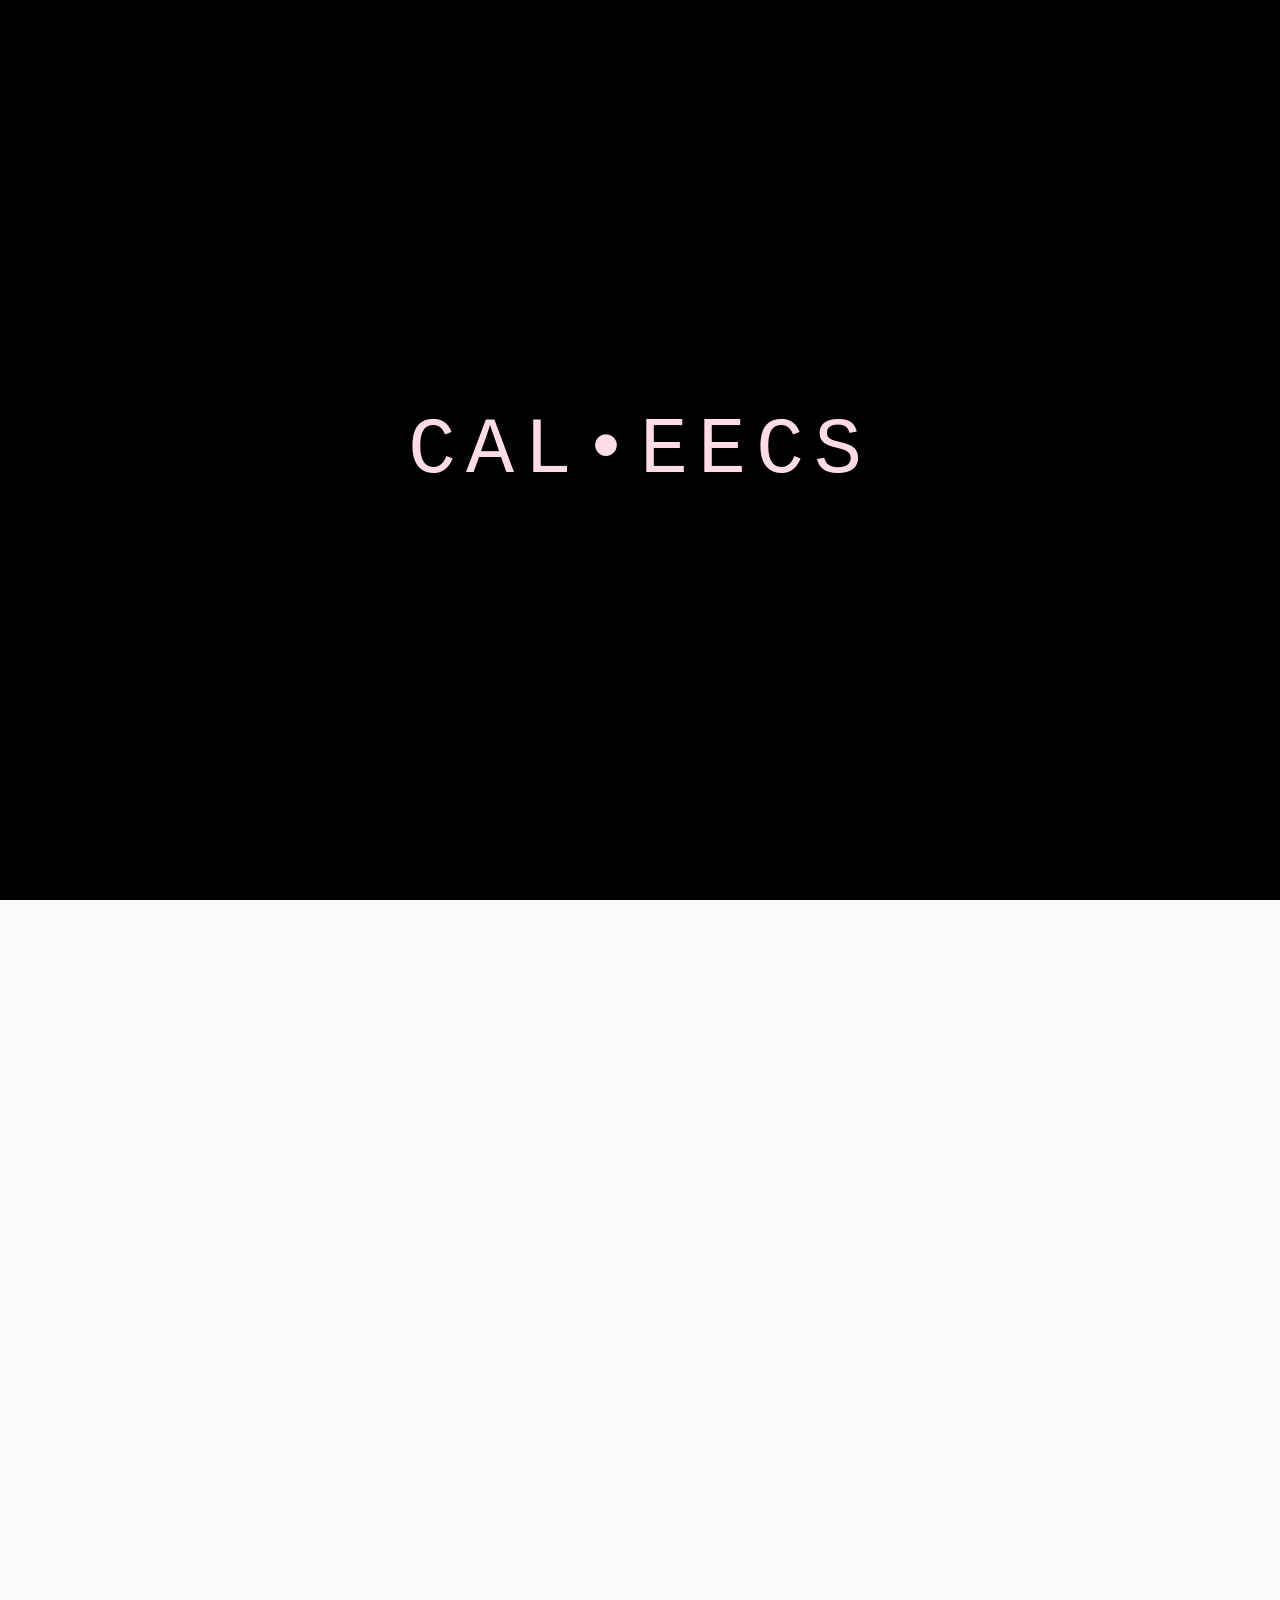
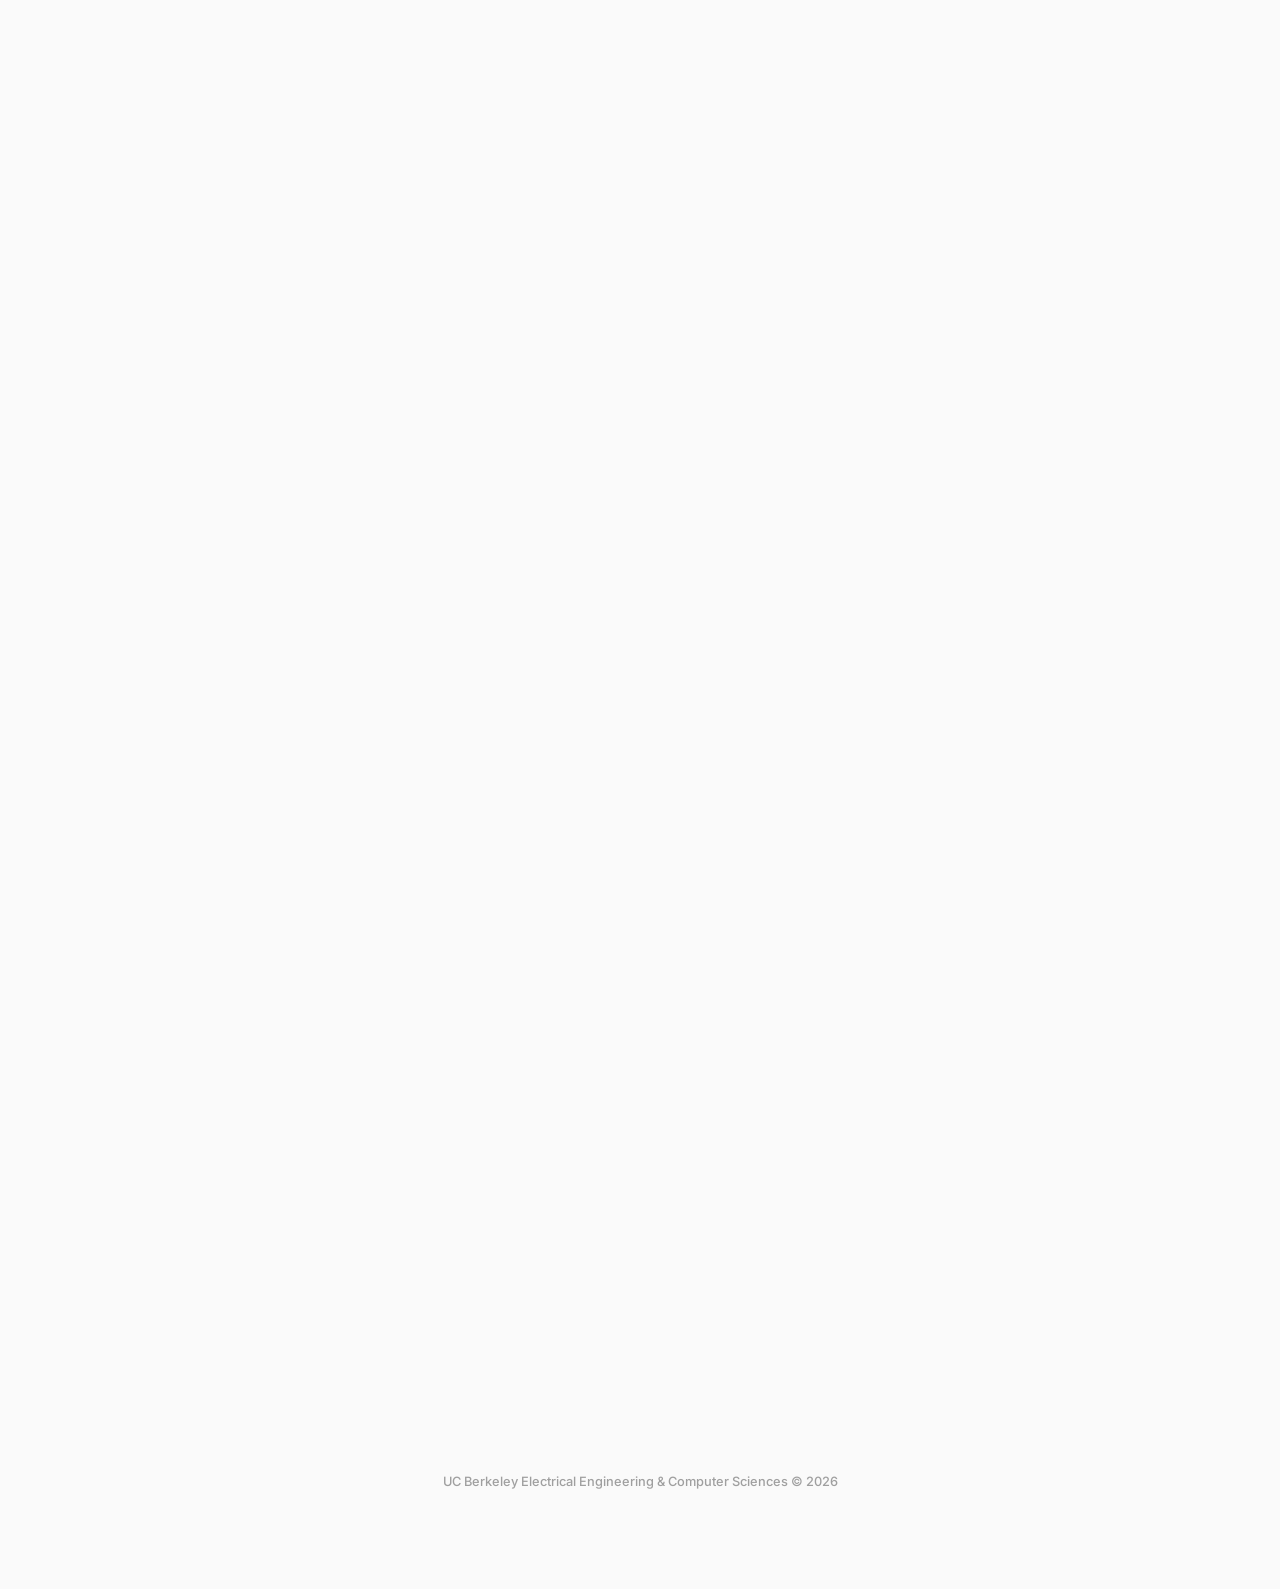
==== commit cc452721: "Add files via upload" ====
--- a/index.html
+++ b/index.html
@@ -1,3 +1,4 @@
+<!--
 <!DOCTYPE html>
 <html lang="en">
 <head>
@@ -70,13 +71,118 @@
         </main>
 
         <footer>
-            <p>&copy; 2026 Soft Studio. All rights reserved.</p>
+            <p>2026 Deepthi Konakanchi</p>
         </footer>
     </div>
 
     <script>
         const chars = "ABCDEFGHJKMNPQRSTUVWXY3456789#%&*+";
         const targetText = "DEEPTHI KONAKANCHI";
+        const displayElement = document.getElementById("scramble-text");
+        let iteration = 0;
+
+        const interval = setInterval(() => {
+            displayElement.innerText = targetText
+                .split("")
+                .map((letter, index) => {
+                    if (index < iteration) return targetText[index];
+                    return chars[Math.floor(Math.random() * chars.length)];
+                })
+                .join("");
+
+            if (iteration >= targetText.length) {
+                clearInterval(interval);
+                setTimeout(() => {
+                    document.body.classList.add("loaded");
+                }, 600);
+            }
+            iteration += 1 / 3;
+        }, 50);
+    </script>
+</body>
+</html>
+-->
+
+<!DOCTYPE html>
+<html lang="en">
+<head>
+    <meta charset="UTF-8">
+    <meta name="viewport" content="width=device-width, initial-scale=1.0">
+    <title>Deepthi Konakanchi | UC Berkeley EECS</title>
+    <link href="https://fonts.googleapis.com/css2?family=Inter:wght@400;600;800&display=swap" rel="stylesheet">
+    <link rel="stylesheet" href="style.css">
+</head>
+<body>
+
+    <div id="loader">
+        <div class="scramble-wrapper">
+            <h1 id="scramble-text">000000</h1>
+        </div>
+    </div>
+
+    <div id="main-content">
+        <nav>
+            <div class="nav-content">
+                <a href="index.html" class="logo">DEEPTHI KONAKANCHI•EECS</a>
+                <div class="nav-links">
+                    <a href="about.html">About Me</a>
+                    <a href="art.html">Art Portfolio</a>
+                    <a href="resume.html" class="cta-pill">Resume</a>
+                </div>
+            </div>
+        </nav>
+
+        <main>
+            <section class="hero">
+                <h1 class="hero-text">
+                    Engineering <span class="blue-text">logic</span> <br> 
+                    through <span class="pink-text">pastel</span> lenses.
+                </h1>
+            </section>
+
+            <section class="grid-container" id="work">
+                <div class="project-item project-sky">
+                    <div class="project-preview"></div>
+                    <div class="project-meta">
+                        <h2>Neural Canvas</h2>
+                        <p>Machine Learning — CS189</p>
+                    </div>
+                </div>
+
+                <div class="project-item project-peach">
+                    <div class="project-preview"></div>
+                    <div class="project-meta">
+                        <h2>Cal Robotics</h2>
+                        <p>Hardware Integration</p>
+                    </div>
+                </div>
+
+                <div class="project-item project-lilac">
+                    <div class="project-preview"></div>
+                    <div class="project-meta">
+                        <h2>Berkeley Mobile</h2>
+                        <p>Full Stack Dev</p>
+                    </div>
+                </div>
+
+                <div class="project-item project-lemon">
+                    <div class="project-preview"></div>
+                    <div class="project-meta">
+                        <h2>Data Structures</h2>
+                        <p>Visualizing CS61B</p>
+                    </div>
+                </div>
+            </section>
+        </main>
+
+        <footer>
+            <p>UC Berkeley Electrical Engineering & Computer Sciences &copy; 2026</p>
+        </footer>
+    </div>
+
+    <script>
+        const chars = "ABCDEFGHJKMNPQRSTUVWXY3456789#%&*+";
+        const targetText = "CAL•EECS"; // Scramble lands on your major
         const displayElement = document.getElementById("scramble-text");
         let iteration = 0;
 
